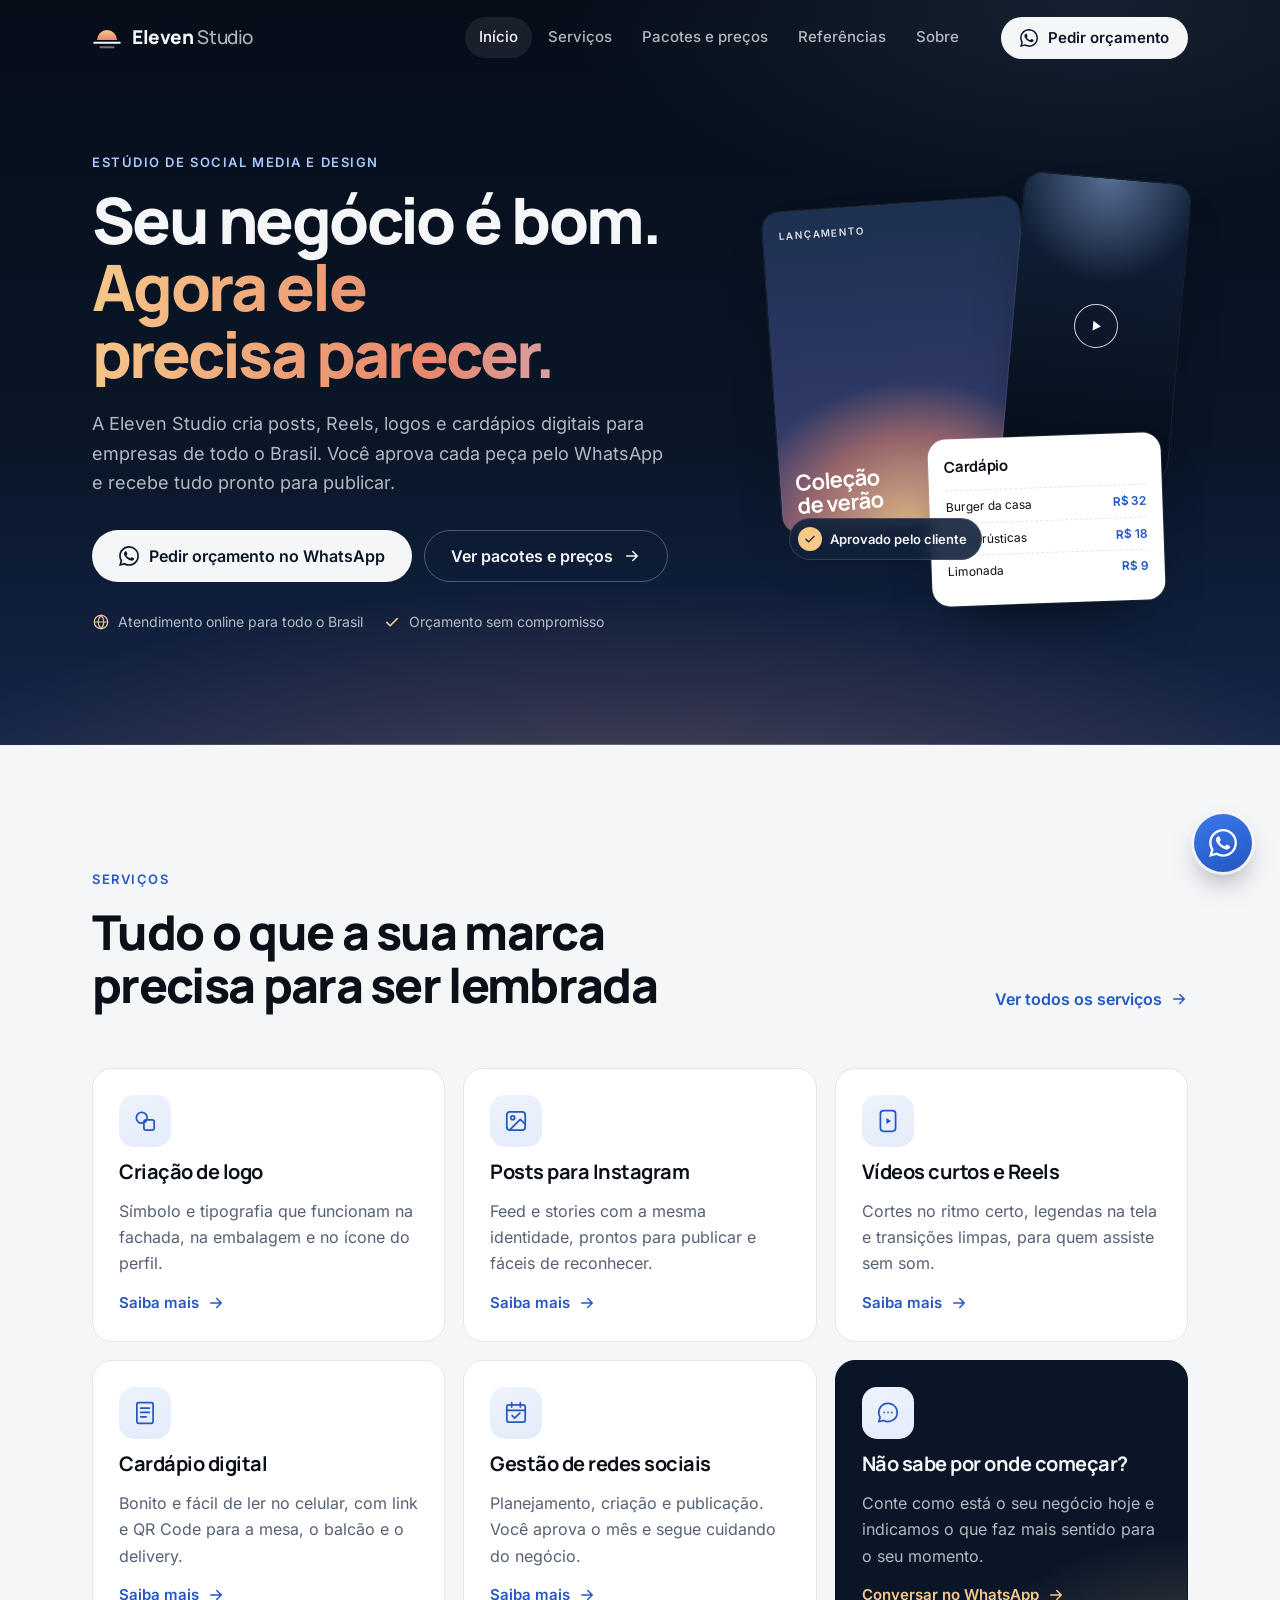
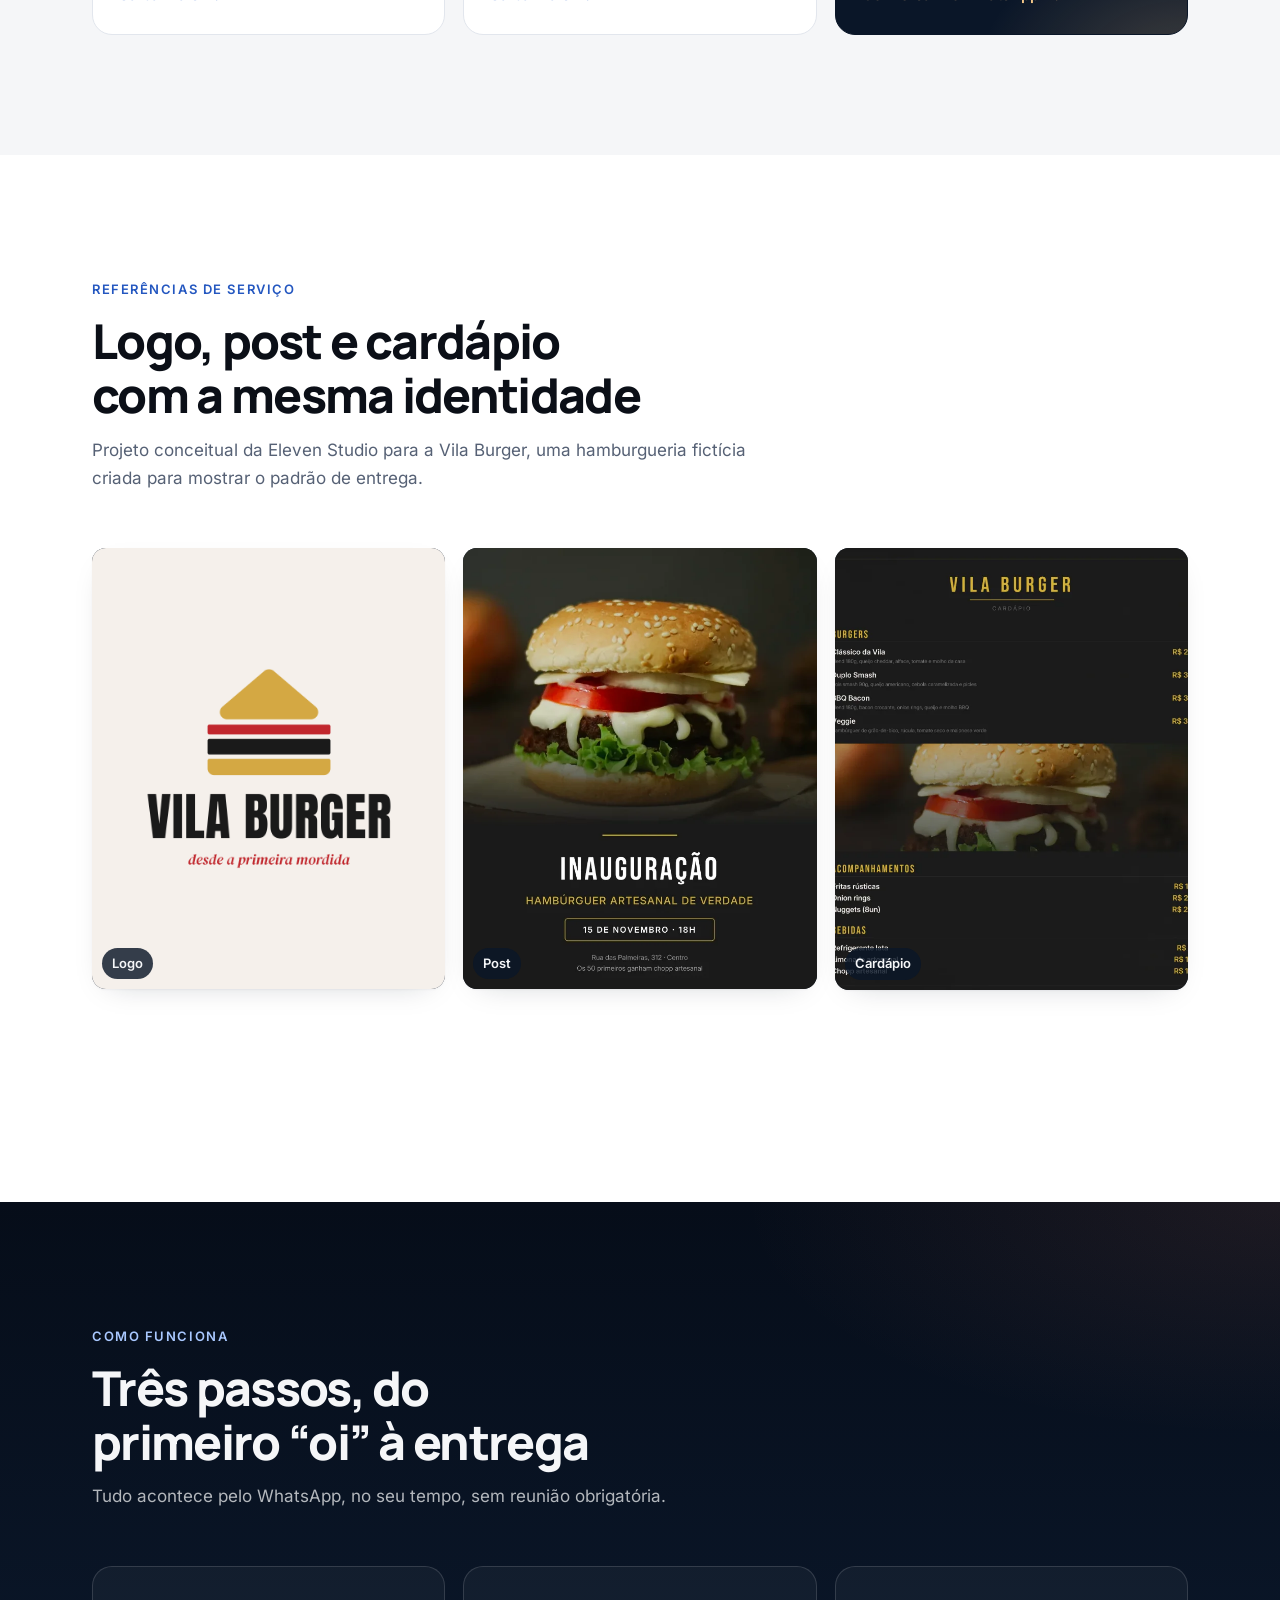
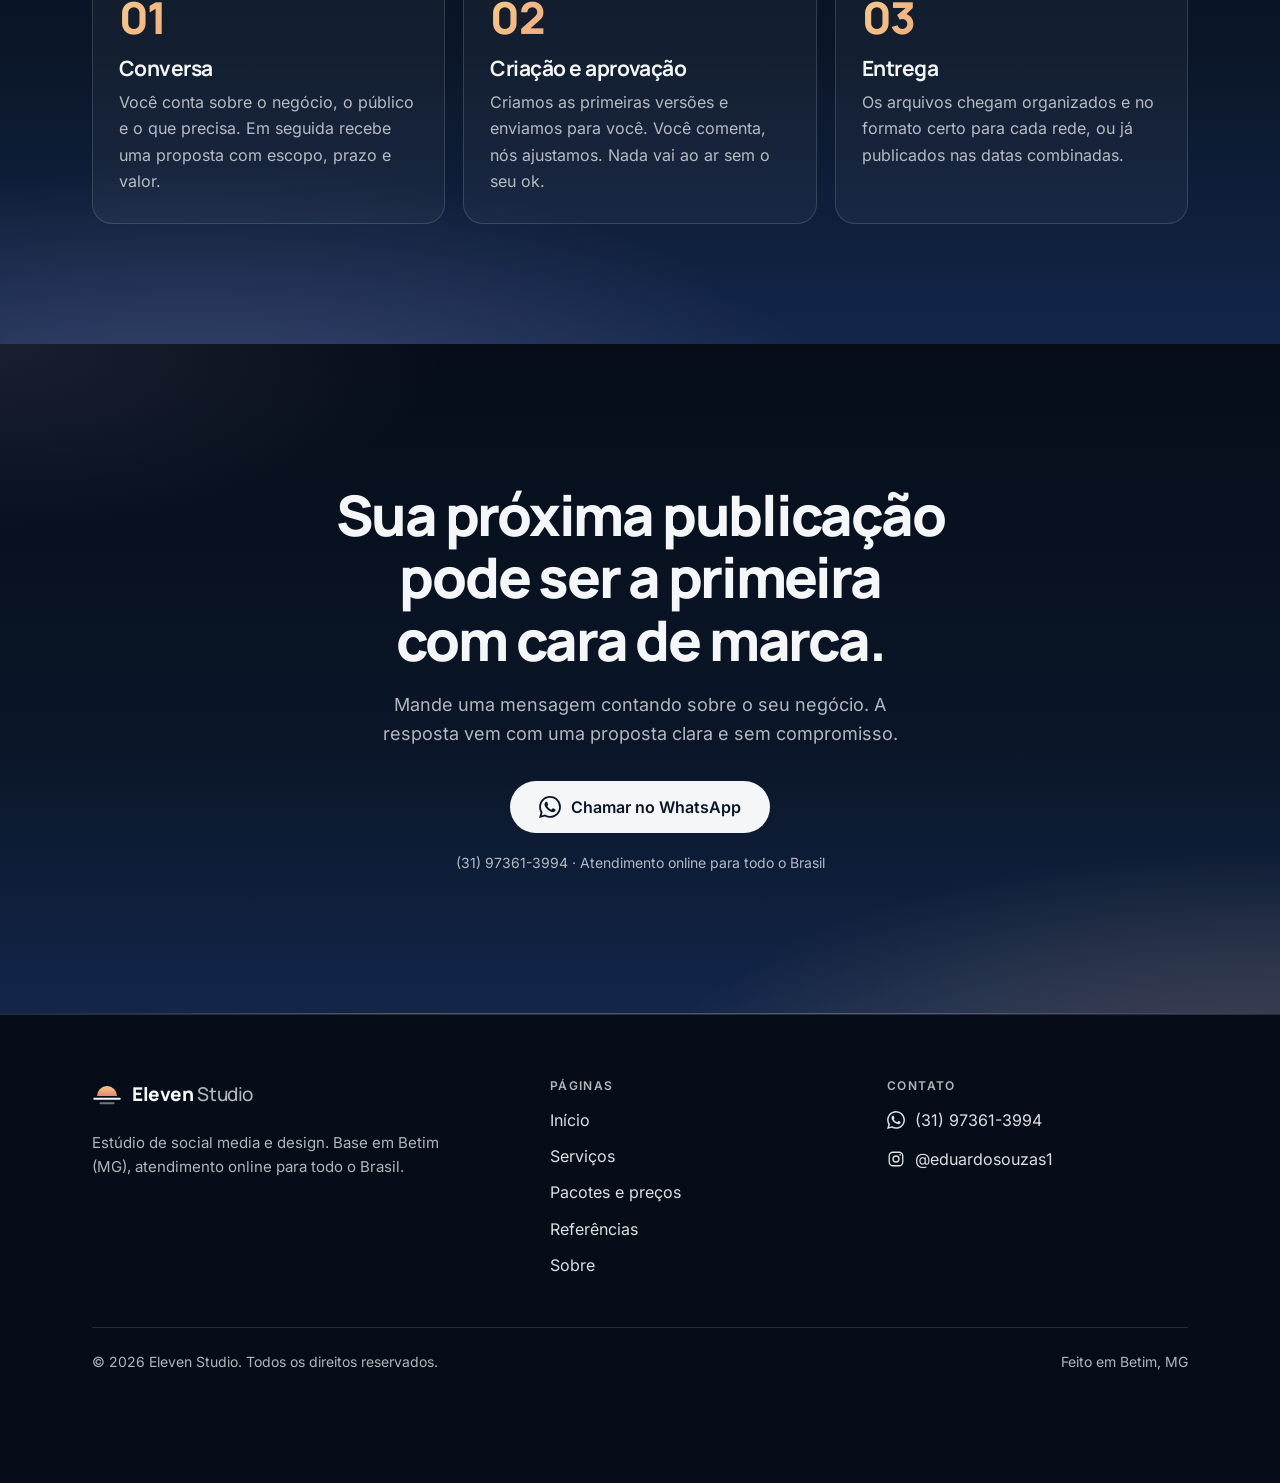
==== index.html @ 68a8c8bc "Estatísticas opcionais com GoatCounter (sem cookies) - Campo "Código do GoatCounter" no painel (Cont" ====
<!doctype html>
<html lang="pt-BR">
<head>
  <meta charset="utf-8">
  <meta name="viewport" content="width=device-width, initial-scale=1">

  <title>Eleven Studio · Social media e design para empresas de todo o Brasil</title>
  <meta name="description" content="Posts para Instagram, Reels, logos, cardápios digitais e gestão de redes sociais para empresas de todo o Brasil. Peça seu orçamento pelo WhatsApp.">
  <meta name="theme-color" content="#0a1628">
  <link rel="canonical" href="https://eleven-studio-bes1.onrender.com/">

  <!-- Prévia do link (WhatsApp, Instagram, Facebook, LinkedIn) -->
  <meta property="og:type" content="website">
  <meta property="og:locale" content="pt_BR">
  <meta property="og:site_name" content="Eleven Studio">
  <meta property="og:title" content="Eleven Studio · Social media e design">
  <meta property="og:description" content="Seu negócio é bom. Agora ele precisa parecer. Posts, Reels, logos e cardápios digitais para empresas de todo o Brasil.">
  <meta property="og:url" content="https://eleven-studio-bes1.onrender.com/">
  <meta property="og:image" content="https://eleven-studio-bes1.onrender.com/assets/og-image.jpg">
  <meta property="og:image:type" content="image/jpeg">
  <meta property="og:image:width" content="1200">
  <meta property="og:image:height" content="630">
  <meta property="og:image:alt" content="Eleven Studio: social media e design para empresas de todo o Brasil.">
  <meta name="twitter:card" content="summary_large_image">
  <meta name="twitter:image" content="https://eleven-studio-bes1.onrender.com/assets/og-image.jpg">

  <link rel="icon" href="assets/favicon.svg" type="image/svg+xml">
  <link rel="icon" href="assets/favicon-32.png" sizes="32x32" type="image/png">
  <link rel="apple-touch-icon" href="assets/apple-touch-icon.png">

  <link rel="preload" href="assets/fonts/manrope.woff2" as="font" type="font/woff2" crossorigin>
  <link rel="preload" href="assets/fonts/inter.woff2" as="font" type="font/woff2" crossorigin>
  <!-- Ao mudar style.css ou script.js, aumente o número em ?v= em TODAS as páginas. -->
  <link rel="stylesheet" href="style.css?v=6">
  <script>document.documentElement.classList.add('js');</script>
  <script src="script.js?v=6" defer></script>
  <script type="application/ld+json">
  {
    "@context": "https://schema.org",
    "@type": "ProfessionalService",
    "name": "Eleven Studio",
    "description": "Estúdio de social media e design: logo, posts para Instagram, Reels, cardápio digital e gestão de redes sociais para empresas de todo o Brasil.",
    "url": "https://eleven-studio-bes1.onrender.com/",
    "image": "https://eleven-studio-bes1.onrender.com/assets/og-image.jpg",
    "logo": "https://eleven-studio-bes1.onrender.com/assets/icon-512.png",
    "telephone": "+5531973613994",
    "address": { "@type": "PostalAddress", "addressLocality": "Betim", "addressRegion": "MG", "addressCountry": "BR" },
    "areaServed": { "@type": "Country", "name": "Brasil" },
    "sameAs": ["https://instagram.com/eduardosouzas1"]
  }
  </script>
</head><body data-page="inicio">
  <!-- Os textos de serviços, preços, depoimentos, portfólio, sobre e contato são editados
       pelo painel (seu-site/admin). O conteúdo escrito aqui é só uma cópia de segurança:
       o script.js troca pelo que estiver salvo no painel (pasta content/). -->
  <svg width="0" height="0" style="position:absolute" aria-hidden="true" focusable="false">
    <symbol id="i-wa" viewBox="0 0 24 24"><path fill="currentColor" d="M17.47 14.38c-.3-.15-1.76-.87-2.03-.97-.27-.1-.47-.15-.67.15-.2.3-.77.97-.94 1.16-.17.2-.35.22-.64.08-.3-.15-1.26-.47-2.39-1.48-.88-.79-1.48-1.76-1.65-2.06-.17-.3-.02-.46.13-.6.13-.14.3-.35.45-.52.15-.18.2-.3.3-.5.1-.2.05-.38-.03-.52-.07-.15-.67-1.62-.92-2.21-.24-.58-.49-.5-.67-.51h-.57c-.2 0-.52.07-.8.37-.27.3-1.04 1.02-1.04 2.48 0 1.46 1.07 2.88 1.22 3.07.15.2 2.1 3.2 5.08 4.49.71.3 1.26.49 1.7.63.71.22 1.36.19 1.87.12.57-.09 1.76-.72 2-1.42.25-.7.25-1.29.18-1.41-.08-.13-.28-.2-.57-.35m-5.42 7.4h-.01a9.87 9.87 0 0 1-5.03-1.37l-.36-.22-3.74.99 1-3.65-.24-.37a9.86 9.86 0 0 1-1.510-5.26c0-5.45 4.44-9.89 9.89-9.89 2.64 0 5.12 1.03 6.99 2.9a9.830 9.830 0 0 1 2.89 7c0 5.45-4.44 9.88-9.88 9.88m8.41-18.3A11.82 11.82 0 0 0 12.05 0C5.5 0 .16 5.34.16 11.89c0 2.1.55 4.14 1.59 5.95L.06 24l6.3-1.65a11.880 11.880 0 0 0 5.68 1.45h.01c6.55 0 11.89-5.34 11.89-11.9 0-3.17-1.24-6.16-3.480-8.4"/></symbol>
    <symbol id="i-ig" viewBox="0 0 24 24"><g fill="none" stroke="currentColor" stroke-width="1.8"><rect x="3" y="3" width="18" height="18" rx="5"/><circle cx="12" cy="12" r="4"/></g><circle cx="17.5" cy="6.5" r="1.1" fill="currentColor"/></symbol>
    <symbol id="i-arrow" viewBox="0 0 24 24"><path fill="none" stroke="currentColor" stroke-width="2" stroke-linecap="round" stroke-linejoin="round" d="M5 12h14M13 6l6 6-6 6"/></symbol>
    <symbol id="i-check" viewBox="0 0 24 24"><path fill="none" stroke="currentColor" stroke-width="2.2" stroke-linecap="round" stroke-linejoin="round" d="M5 12.5l4.5 4.5L19 7.5"/></symbol>
    <symbol id="i-quote" viewBox="0 0 24 24"><path fill="currentColor" d="M10 6.5C6.6 7.6 4.5 10.3 4.5 14v3.5h6V11H8c.3-1.6 1.3-2.6 2.8-3.1L10 6.5zm9.5 0C16.1 7.6 14 10.3 14 14v3.5h6V11h-2.5c.3-1.6 1.3-2.6 2.8-3.1l-.8-1.4z"/></symbol>
    <symbol id="i-logo" viewBox="0 0 24 24"><g fill="none" stroke="currentColor" stroke-width="1.6" stroke-linejoin="round"><circle cx="9" cy="9" r="5"/><rect x="11" y="11" width="9.5" height="9.5" rx="2"/></g></symbol>
    <symbol id="i-post" viewBox="0 0 24 24"><g fill="none" stroke="currentColor" stroke-width="1.6" stroke-linecap="round" stroke-linejoin="round"><rect x="3.5" y="3.5" width="17" height="17" rx="3"/><circle cx="9" cy="9" r="1.8"/><path d="M20.5 15l-4.5-4.5L6 20.5"/></g></symbol>
    <symbol id="i-reel" viewBox="0 0 24 24"><g fill="none" stroke="currentColor" stroke-width="1.6" stroke-linejoin="round"><rect x="5" y="2.5" width="14" height="19" rx="3"/></g><path fill="currentColor" d="M10.5 9.3v5.4l4.3-2.7z"/></symbol>
    <symbol id="i-menu" viewBox="0 0 24 24"><g fill="none" stroke="currentColor" stroke-width="1.6" stroke-linecap="round" stroke-linejoin="round"><path d="M6 2.5h12A1.5 1.5 0 0 1 19.5 4v16a1.5 1.5 0 0 1-1.5 1.5H6A1.5 1.5 0 0 1 4.5 20V4A1.5 1.5 0 0 1 6 2.5z"/><path d="M8 7.5h8M8 11.5h8M8 15.5h5"/></g></symbol>
    <symbol id="i-cal" viewBox="0 0 24 24"><g fill="none" stroke="currentColor" stroke-width="1.6" stroke-linecap="round" stroke-linejoin="round"><rect x="3.5" y="4.5" width="17" height="16" rx="2"/><path d="M3.5 9.5h17M8 2.5v4M16 2.5v4M8.5 14.5l2.3 2.3 4.7-4.6"/></g></symbol>
    <symbol id="i-bolt" viewBox="0 0 24 24"><path fill="none" stroke="currentColor" stroke-width="1.6" stroke-linejoin="round" d="M13.5 2.5L5 13.5h6.5l-1 8 8.5-11h-6.5l1-8z"/></symbol>
    <symbol id="i-gem" viewBox="0 0 24 24"><g fill="none" stroke="currentColor" stroke-width="1.6" stroke-linejoin="round"><path d="M6.5 3.5h11l3.5 5-9 12-9-12z"/><path d="M3 8.5h18M12 20.5l-3-12 2-5M12 20.5l3-12-2-5"/></g></symbol>
    <symbol id="i-chat" viewBox="0 0 24 24"><g fill="none" stroke="currentColor" stroke-width="1.6" stroke-linecap="round" stroke-linejoin="round"><path d="M20.5 11.5a8.5 8.5 0 0 1-12.6 7.4L3.5 20l1.2-4.1A8.5 8.5 0 1 1 20.5 11.5z"/><path d="M8.5 11.5h.01M12 11.5h.01M15.5 11.5h.01"/></g></symbol>
    <symbol id="i-globe" viewBox="0 0 24 24"><g fill="none" stroke="currentColor" stroke-width="1.6"><circle cx="12" cy="12" r="9"/><path d="M3 12h18M12 3c2.5 2.6 3.8 5.6 3.8 9s-1.3 6.4-3.8 9c-2.5-2.6-3.8-5.6-3.8-9S9.5 5.6 12 3z"/></g></symbol>
    <symbol id="i-play" viewBox="0 0 24 24"><path fill="currentColor" d="M8 5.5v13l10.5-6.5z"/></symbol>
    <symbol id="i-zoom" viewBox="0 0 24 24"><g fill="none" stroke="currentColor" stroke-width="2" stroke-linecap="round"><circle cx="10.5" cy="10.5" r="6.5"/><path d="M15.5 15.5L20 20M10.5 8v5M8 10.5h5"/></g></symbol>
    <symbol id="i-heart" viewBox="0 0 24 24"><path fill="none" stroke="currentColor" stroke-width="1.8" stroke-linejoin="round" d="M12 20s-7.5-4.6-7.5-10.2A4.3 4.3 0 0 1 12 7.2a4.3 4.3 0 0 1 7.5 2.6C19.5 15.4 12 20 12 20z"/></symbol>
    <symbol id="i-comment" viewBox="0 0 24 24"><path fill="none" stroke="currentColor" stroke-width="1.8" stroke-linejoin="round" d="M20 11.5a8 8 0 0 1-11.7 7.1L4 20l1.3-4A8 8 0 1 1 20 11.5z"/></symbol>
    <symbol id="i-send" viewBox="0 0 24 24"><path fill="none" stroke="currentColor" stroke-width="1.8" stroke-linejoin="round" d="M21 3L10 14M21 3l-6.5 18-3.5-7-7-3.5z"/></symbol>
    <symbol id="i-close" viewBox="0 0 24 24"><path fill="none" stroke="currentColor" stroke-width="2" stroke-linecap="round" d="M6 6l12 12M18 6L6 18"/></symbol>
  </svg>

  <a class="skip-link" href="#conteudo">Pular para o conteúdo</a>

  <header class="site-header">
    <div class="container header-inner">
      <a class="brand" href="index.html" aria-label="Eleven Studio, página inicial">
        <svg viewBox="4 6 24 22" width="30" height="30" aria-hidden="true"><defs><linearGradient id="sun-h" x1="0" y1="0" x2="0" y2="1"><stop offset="0" stop-color="#F6C98A"/><stop offset="1" stop-color="#E8876B"/></linearGradient></defs><path d="M8 18.6a8 8 0 0 1 16 0z" fill="url(#sun-h)"/><rect x="5" y="20" width="22" height="1.6" rx=".8" fill="currentColor"/><rect x="10" y="23.6" width="12" height="1.6" rx=".8" fill="currentColor" opacity=".45"/></svg>
        <span class="brand-name">Eleven <span>Studio</span></span>
      </a>
      <button class="nav-toggle" type="button" aria-expanded="false" aria-controls="site-nav" aria-label="Abrir menu">
        <span class="nav-toggle-box" aria-hidden="true"><span></span><span></span><span></span></span>
      </button>
      <nav class="nav" id="site-nav" aria-label="Principal">
        <ul class="nav-list">
          <li><a href="index.html" aria-current="page">Início</a></li>
          <li><a href="servicos.html">Serviços</a></li>
          <li><a href="precos.html">Pacotes e preços</a></li>
          <li><a href="portfolio.html">Referências</a></li>
          <li><a href="sobre.html">Sobre</a></li>
        </ul>
        <a class="btn btn-light btn-sm nav-cta" href="https://wa.me/5531973613994?text=Ol%C3%A1!%20Vim%20pelo%20site%20da%20Eleven%20Studio%20e%20quero%20um%20or%C3%A7amento." target="_blank" rel="noopener"><svg width="18" height="18" aria-hidden="true"><use href="#i-wa"/></svg> Pedir orçamento</a>
      </nav>
    </div>
  </header>

  <main id="conteudo">

    <!-- ABERTURA -->
    <section class="hero dark sky sky--sunrise">
      <div class="container hero-grid">
        <div>
          <p class="eyebrow" data-reveal>Estúdio de social media e design</p>
          <h1 data-reveal style="--d:80ms"><span data-cms-text="inicio.titulo">Seu negócio é bom.</span> <span class="soft" data-cms-text="inicio.titulo_destaque">Agora ele precisa parecer.</span></h1>
          <p class="hero-sub" data-reveal style="--d:160ms" data-cms-text="inicio.subtitulo">A Eleven Studio cria posts, Reels, logos e cardápios digitais para empresas de todo o Brasil. Você aprova cada peça pelo WhatsApp e recebe tudo pronto para publicar.</p>
          <div class="hero-actions" data-reveal style="--d:240ms">
            <a class="btn btn-light" href="https://wa.me/5531973613994?text=Ol%C3%A1!%20Vim%20pelo%20site%20da%20Eleven%20Studio%20e%20quero%20um%20or%C3%A7amento." target="_blank" rel="noopener"><svg width="20" height="20" aria-hidden="true"><use href="#i-wa"/></svg> Pedir orçamento no WhatsApp</a>
            <a class="btn btn-ghost" href="precos.html">Ver pacotes e preços <svg class="i-arrow" width="18" height="18" aria-hidden="true"><use href="#i-arrow"/></svg></a>
          </div>
          <ul class="hero-meta" data-reveal style="--d:320ms">
            <li><svg width="18" height="18" aria-hidden="true"><use href="#i-globe"/></svg> Atendimento online para todo o Brasil</li>
            <li><svg width="18" height="18" aria-hidden="true"><use href="#i-check"/></svg> Orçamento sem compromisso</li>
          </ul>
        </div>

        <!-- Composição ilustrativa (decorativa) -->
        <div class="showcase" data-reveal style="--d:200ms" aria-hidden="true">
          <div class="sc-card sc-post">
            <small>Lançamento</small>
            <strong>Coleção<br>de verão</strong>
          </div>
          <div class="sc-card sc-reel">
            <span class="sc-play"><svg width="18" height="18" aria-hidden="true"><use href="#i-play"/></svg></span>
            <span class="sc-bar"></span>
          </div>
          <div class="sc-card sc-menu">
            <strong>Cardápio</strong>
            <ul>
              <li><span>Burger da casa</span><span>R$ 32</span></li>
              <li><span>Fritas rústicas</span><span>R$ 18</span></li>
              <li><span>Limonada</span><span>R$ 9</span></li>
            </ul>
          </div>
          <span class="sc-chip"><i><svg width="14" height="14" aria-hidden="true"><use href="#i-check"/></svg></i> Aprovado pelo cliente</span>
        </div>
      </div>
      <div class="horizon" aria-hidden="true"></div>
    </section>

    <!-- SERVIÇOS (RESUMO) - editável no painel: Serviços -->
    <section class="section" aria-labelledby="servicos-title">
      <div class="container">
        <div class="section-head section-head--split">
          <div>
            <p class="eyebrow" data-reveal>Serviços</p>
            <h2 id="servicos-title" data-reveal style="--d:80ms">Tudo o que a sua marca precisa para ser lembrada</h2>
          </div>
          <a class="link-arrow" href="servicos.html" data-reveal style="--d:160ms">Ver todos os serviços <svg width="18" height="18" aria-hidden="true"><use href="#i-arrow"/></svg></a>
        </div>
        <div class="svc-grid" data-cms-list="home-servicos">
          <a class="card svc-card" href="servicos.html#logo" data-reveal style="--d:0ms"><span class="ico-box"><svg width="26" height="26" aria-hidden="true"><use href="#i-logo"/></svg></span><h3>Criação de logo</h3><p>Símbolo e tipografia que funcionam na fachada, na embalagem e no ícone do perfil.</p><span class="link-arrow">Saiba mais <svg width="18" height="18" aria-hidden="true"><use href="#i-arrow"/></svg></span></a>
          <a class="card svc-card" href="servicos.html#posts" data-reveal style="--d:60ms"><span class="ico-box"><svg width="26" height="26" aria-hidden="true"><use href="#i-post"/></svg></span><h3>Posts para Instagram</h3><p>Feed e stories com a mesma identidade, prontos para publicar e fáceis de reconhecer.</p><span class="link-arrow">Saiba mais <svg width="18" height="18" aria-hidden="true"><use href="#i-arrow"/></svg></span></a>
          <a class="card svc-card" href="servicos.html#reels" data-reveal style="--d:120ms"><span class="ico-box"><svg width="26" height="26" aria-hidden="true"><use href="#i-reel"/></svg></span><h3>Vídeos curtos e Reels</h3><p>Cortes no ritmo certo, legendas na tela e transições limpas, para quem assiste sem som.</p><span class="link-arrow">Saiba mais <svg width="18" height="18" aria-hidden="true"><use href="#i-arrow"/></svg></span></a>
          <a class="card svc-card" href="servicos.html#cardapio" data-reveal style="--d:0ms"><span class="ico-box"><svg width="26" height="26" aria-hidden="true"><use href="#i-menu"/></svg></span><h3>Cardápio digital</h3><p>Bonito e fácil de ler no celular, com link e QR Code para a mesa, o balcão e o delivery.</p><span class="link-arrow">Saiba mais <svg width="18" height="18" aria-hidden="true"><use href="#i-arrow"/></svg></span></a>
          <a class="card svc-card" href="servicos.html#gestao" data-reveal style="--d:60ms"><span class="ico-box"><svg width="26" height="26" aria-hidden="true"><use href="#i-cal"/></svg></span><h3>Gestão de redes sociais</h3><p>Planejamento, criação e publicação. Você aprova o mês e segue cuidando do negócio.</p><span class="link-arrow">Saiba mais <svg width="18" height="18" aria-hidden="true"><use href="#i-arrow"/></svg></span></a>
          <a class="card svc-card svc-card--cta" href="https://wa.me/5531973613994?text=Ol%C3%A1!%20Vim%20pelo%20site%20da%20Eleven%20Studio%20e%20quero%20um%20or%C3%A7amento." target="_blank" rel="noopener" data-reveal style="--d:120ms">
            <span class="ico-box"><svg width="26" height="26" aria-hidden="true"><use href="#i-chat"/></svg></span>
            <h3>Não sabe por onde começar?</h3>
            <p>Conte como está o seu negócio hoje e indicamos o que faz mais sentido para o seu momento.</p>
            <span class="link-arrow">Conversar no WhatsApp <svg width="18" height="18" aria-hidden="true"><use href="#i-arrow"/></svg></span>
          </a>
        </div>
      </div>
    </section>


    <!-- REFERÊNCIAS DE SERVIÇO (projeto conceitual) -->
    <section class="section section--card" aria-labelledby="refs-title">
      <div class="container">
        <div class="section-head">
          <p class="eyebrow" data-reveal>Referências de serviço</p>
          <h2 id="refs-title" data-reveal style="--d:80ms">Logo, post e cardápio com a mesma identidade</h2>
          <p data-reveal style="--d:160ms">Projeto conceitual da Eleven Studio para a Vila Burger, uma hamburgueria fictícia criada para mostrar o padrão de entrega.</p>
        </div>
        <div class="ref-thumbs">
          <a class="ref-thumb" href="portfolio.html#vila-burger" data-reveal style="--d:0ms"><picture><source type="image/webp" srcset="assets/referencias/vila-burger-logo.webp"><img src="assets/referencias/vila-burger-logo.png" alt="Logo da Vila Burger: símbolo de casinha formada por pão, tomate e carne, com o nome VILA BURGER e a assinatura “desde a primeira mordida”." width="1080" height="1080" loading="lazy" decoding="async"></picture><span class="ref-thumb-label">Logo</span></a>
          <a class="ref-thumb" href="portfolio.html#vila-burger" data-reveal style="--d:80ms"><picture><source type="image/webp" srcset="assets/referencias/vila-burger-inauguracao.webp"><img src="assets/referencias/vila-burger-inauguracao.png" alt="Post de inauguração da Vila Burger: foto de hambúrguer artesanal, título INAUGURAÇÃO, data 15 de novembro às 18h e endereço." width="783" height="870" loading="lazy" decoding="async"></picture><span class="ref-thumb-label">Post</span></a>
          <a class="ref-thumb" href="portfolio.html#vila-burger" data-reveal style="--d:160ms"><picture><source type="image/webp" srcset="assets/referencias/vila-burger-cardapio.webp"><img src="assets/referencias/vila-burger-cardapio.png" alt="Cardápio digital da Vila Burger com burgers, acompanhamentos e bebidas, com preços." width="760" height="845" loading="lazy" decoding="async"></picture><span class="ref-thumb-label">Cardápio</span></a>
        </div>
        <div class="ref-thumbs-cta" data-reveal>
          <a class="btn btn-dark" href="portfolio.html">Ver referências <svg class="i-arrow" width="18" height="18" aria-hidden="true"><use href="#i-arrow"/></svg></a>
        </div>
      </div>
    </section>

    <!-- COMO FUNCIONA -->
    <section class="section dark sky sky--dusk" aria-labelledby="processo-title">
      <div class="container">
        <div class="section-head">
          <p class="eyebrow" data-reveal>Como funciona</p>
          <h2 id="processo-title" data-reveal style="--d:80ms">Três passos, do primeiro “oi” à entrega</h2>
          <p data-reveal style="--d:160ms">Tudo acontece pelo WhatsApp, no seu tempo, sem reunião obrigatória.</p>
        </div>
        <ol class="steps">
          <li class="step" data-reveal>
            <span class="step-num">01</span>
            <h3>Conversa</h3>
            <p>Você conta sobre o negócio, o público e o que precisa. Em seguida recebe uma proposta com escopo, prazo e valor.</p>
          </li>
          <li class="step" data-reveal style="--d:100ms">
            <span class="step-num">02</span>
            <h3>Criação e aprovação</h3>
            <p>Criamos as primeiras versões e enviamos para você. Você comenta, nós ajustamos. Nada vai ao ar sem o seu ok.</p>
          </li>
          <li class="step" data-reveal style="--d:200ms">
            <span class="step-num">03</span>
            <h3>Entrega</h3>
            <p>Os arquivos chegam organizados e no formato certo para cada rede, ou já publicados nas datas combinadas.</p>
          </li>
        </ol>
      </div>
    </section>

    <!-- DEPOIMENTOS - editável no painel. Fica escondida enquanto não houver depoimentos. -->
    <section class="section section--tint" aria-labelledby="depoimentos-title" data-cms-section="depoimentos" hidden>
      <div class="container">
        <div class="section-head">
          <p class="eyebrow" data-reveal>Depoimentos</p>
          <h2 id="depoimentos-title" data-reveal style="--d:80ms">A palavra de quem já trabalhou com a gente</h2>
        </div>
        <div class="quotes" data-cms-list="depoimentos">
          
        </div>
      </div>
    </section>

    <section class="cta-band dark sky sky--sunset" aria-labelledby="cta-title">
      <div class="container">
        <h2 id="cta-title" data-reveal>Sua próxima publicação pode ser a primeira com cara de marca.</h2>
        <p data-reveal style="--d:80ms">Mande uma mensagem contando sobre o seu negócio. A resposta vem com uma proposta clara e sem compromisso.</p>
        <div data-reveal style="--d:160ms">
          <a class="btn btn-light" href="https://wa.me/5531973613994?text=Ol%C3%A1!%20Vim%20pelo%20site%20da%20Eleven%20Studio%20e%20quero%20um%20or%C3%A7amento." target="_blank" rel="noopener"><svg width="22" height="22" aria-hidden="true"><use href="#i-wa"/></svg> Chamar no WhatsApp</a>
        </div>
        <small data-reveal style="--d:200ms"><span data-cms-text="geral.whatsapp_exibicao">(31) 97361-3994</span> · Atendimento online para todo o Brasil</small>
      </div>
      <div class="horizon" aria-hidden="true"></div>
    </section>
  </main>

  <footer class="site-footer dark">
    <div class="container">
      <div class="footer-grid">
        <div class="footer-brand">
          <a class="brand" href="index.html" aria-label="Eleven Studio, página inicial">
            <svg viewBox="4 6 24 22" width="30" height="30" aria-hidden="true"><defs><linearGradient id="sun-f" x1="0" y1="0" x2="0" y2="1"><stop offset="0" stop-color="#F6C98A"/><stop offset="1" stop-color="#E8876B"/></linearGradient></defs><path d="M8 18.6a8 8 0 0 1 16 0z" fill="url(#sun-f)"/><rect x="5" y="20" width="22" height="1.6" rx=".8" fill="currentColor"/><rect x="10" y="23.6" width="12" height="1.6" rx=".8" fill="currentColor" opacity=".45"/></svg>
            <span class="brand-name">Eleven <span>Studio</span></span>
          </a>
          <p>Estúdio de social media e design. Base em Betim (MG), atendimento online para todo o Brasil.</p>
        </div>
        <div class="footer-col">
          <h2>Páginas</h2>
          <ul>
            <li><a href="index.html">Início</a></li>
            <li><a href="servicos.html">Serviços</a></li>
            <li><a href="precos.html">Pacotes e preços</a></li>
            <li><a href="portfolio.html">Referências</a></li>
            <li><a href="sobre.html">Sobre</a></li>
          </ul>
        </div>
        <div class="footer-col">
          <h2>Contato</h2>
          <ul>
            <li><a href="https://wa.me/5531973613994?text=Ol%C3%A1!%20Vim%20pelo%20site%20da%20Eleven%20Studio%20e%20quero%20um%20or%C3%A7amento." target="_blank" rel="noopener"><svg width="18" height="18" aria-hidden="true"><use href="#i-wa"/></svg> <span data-cms-text="geral.whatsapp_exibicao">(31) 97361-3994</span></a></li>
            <li><a href="https://instagram.com/eduardosouzas1" data-cms="instagram" target="_blank" rel="noopener"><svg width="18" height="18" aria-hidden="true"><use href="#i-ig"/></svg> <span data-cms-text="geral.instagram">@eduardosouzas1</span></a></li>
          </ul>
        </div>
      </div>
      <div class="footer-bottom">
        <p>© <span data-year>2026</span> Eleven Studio. Todos os direitos reservados.</p>
        <p>Feito em Betim, MG</p>
      </div>
    </div>
  </footer>

  <!-- Botão flutuante do WhatsApp -->
  <a class="wa-float" href="https://wa.me/5531973613994?text=Ol%C3%A1!%20Vim%20pelo%20site%20da%20Eleven%20Studio%20e%20quero%20um%20or%C3%A7amento." target="_blank" rel="noopener" aria-label="Conversar no WhatsApp">
    <svg width="28" height="28" aria-hidden="true"><use href="#i-wa"/></svg>
  </a>
</body>
</html>
---- style.css ----
/* =========================================================
   Eleven Studio · estilos globais (todas as páginas)
   Mobile-first: o básico vale para celular; @media (min-width) amplia.
   ========================================================= */

@font-face {
  font-family: "Manrope";
  src: url("assets/fonts/manrope.woff2") format("woff2");
  font-weight: 500 800;
  font-display: swap;
}
@font-face {
  font-family: "Inter";
  src: url("assets/fonts/inter.woff2") format("woff2");
  font-weight: 400 600;
  font-display: swap;
}

:root {
  /* Base: azul-noite, branco e preto */
  --night: #060d19;
  --navy: #0a1628;
  --navy-2: #12223b;
  --navy-3: #1c3050;
  --white: #f5f6f8;
  --card: #ffffff;
  --ink: #0b0f17;
  --muted: #566175;
  --line: #e2e6ed;

  /* Azul de ação */
  --blue: #2f6be0;
  --blue-dark: #2457c0;
  --sky: #a9c8ff;

  /* Acentos do céu: só em degradês e detalhes */
  --sun: #f6c98a;
  --dusk: #e8876b;
  --moon: #c3bdf0;

  /* Texto sobre fundo escuro */
  --on-dark: #f5f6f8;
  --on-dark-2: rgba(245, 246, 248, .72);
  --on-dark-line: rgba(245, 246, 248, .14);

  --font-head: "Manrope", system-ui, -apple-system, "Segoe UI", sans-serif;
  --font-body: "Inter", system-ui, -apple-system, "Segoe UI", Roboto, sans-serif;

  --gutter: 20px;
  --radius: 20px;
  --radius-sm: 14px;
  --header-h: 68px;
  --ease: cubic-bezier(.2, .7, .2, 1);
  --shadow: 0 1px 2px rgba(10, 22, 40, .04), 0 10px 30px -18px rgba(10, 22, 40, .25);
  --shadow-lift: 0 2px 6px rgba(10, 22, 40, .06), 0 24px 48px -24px rgba(10, 22, 40, .38);
}

/* ---------- Base ---------- */
*, *::before, *::after { box-sizing: border-box; }

html {
  -webkit-text-size-adjust: 100%;
  text-size-adjust: 100%;
  scroll-padding-top: calc(var(--header-h) + 16px);
}
@media (prefers-reduced-motion: no-preference) {
  html { scroll-behavior: smooth; }
}

body {
  margin: 0;
  background: var(--white);
  color: var(--ink);
  font-family: var(--font-body);
  font-size: 1rem;
  line-height: 1.65;
  -webkit-font-smoothing: antialiased;
  overflow-x: hidden;
}
body.menu-open { overflow: hidden; }

h1, h2, h3, h4 {
  font-family: var(--font-head);
  font-weight: 700;
  line-height: 1.12;
  letter-spacing: -0.025em;
  margin: 0;
  text-wrap: balance;
}
p { margin: 0; }
ul, ol { margin: 0; padding: 0; list-style: none; }
img, svg { display: block; max-width: 100%; }
[hidden] { display: none !important; }
a { color: inherit; }

:focus-visible {
  outline: 2px solid var(--blue);
  outline-offset: 3px;
  border-radius: 8px;
}
.dark :focus-visible { outline-color: var(--sky); }

.container {
  width: 100%;
  max-width: 1160px;
  margin-inline: auto;
  padding-inline: var(--gutter);
}

.skip-link {
  position: absolute;
  left: 12px;
  top: -100px;
  z-index: 200;
  background: var(--card);
  color: var(--ink);
  padding: 10px 16px;
  border-radius: 10px;
  text-decoration: none;
  font-weight: 600;
}
.skip-link:focus { top: 12px; }

.eyebrow {
  display: inline-block;
  font-size: .8125rem;
  font-weight: 600;
  letter-spacing: .12em;
  text-transform: uppercase;
  color: var(--blue-dark);
  margin-bottom: 14px;
}
.dark .eyebrow { color: var(--sky); }

/* Fundos escuros */
.dark { background: var(--navy); color: var(--on-dark); }

/* ---------- Botões ---------- */
.btn {
  display: inline-flex;
  align-items: center;
  justify-content: center;
  gap: 10px;
  min-height: 52px;
  padding: 14px 26px;
  border-radius: 999px;
  border: 1px solid transparent;
  font: 600 1rem/1.2 var(--font-body);
  text-decoration: none;
  text-align: center;
  cursor: pointer;
  transition: background-color .25s var(--ease), color .25s var(--ease),
              border-color .25s var(--ease), transform .25s var(--ease), box-shadow .25s var(--ease);
}
.btn svg { flex-shrink: 0; transition: transform .25s var(--ease); }
.btn-sm { min-height: 42px; padding: 9px 18px; font-size: .9375rem; }
.btn-block { width: 100%; }

/* claro: para fundos escuros */
.btn-light { background: var(--white); color: var(--navy); }
/* escuro: para fundos claros */
.btn-dark { background: var(--navy); color: var(--white); }
/* contorno */
.btn-outline { background: transparent; color: var(--navy); border-color: rgba(10, 22, 40, .22); }
.btn-ghost { background: transparent; color: var(--on-dark); border-color: rgba(245, 246, 248, .28); }

@media (hover: hover) {
  .btn:hover { transform: translateY(-2px); }
  .btn-light:hover { background: #fff; box-shadow: 0 12px 28px -12px rgba(169, 200, 255, .55); }
  .btn-dark:hover { background: var(--navy-3); box-shadow: 0 12px 26px -14px rgba(10, 22, 40, .7); }
  .btn-outline:hover { border-color: var(--navy); background: var(--card); }
  .btn-ghost:hover { border-color: var(--on-dark); background: rgba(245, 246, 248, .06); }
  .btn:hover .i-arrow { transform: translateX(3px); }
}
.btn:active { transform: translateY(0); }

.link-arrow {
  display: inline-flex;
  align-items: center;
  gap: 8px;
  font-weight: 600;
  color: var(--blue-dark);
  text-decoration: none;
}
.link-arrow svg { transition: transform .25s var(--ease); }
.link-arrow:hover svg { transform: translateX(4px); }
.dark .link-arrow { color: var(--sky); }

/* ---------- Header e menu ---------- */
.site-header {
  position: fixed;
  inset: 0 0 auto 0;
  z-index: 100;
  height: var(--header-h);
  display: flex;
  align-items: center;
  color: var(--on-dark);
  background: transparent;
  border-bottom: 1px solid transparent;
  transition: background-color .35s var(--ease), border-color .35s var(--ease), height .35s var(--ease);
}
.site-header.is-scrolled {
  background: rgba(10, 22, 40, .9);
  -webkit-backdrop-filter: saturate(160%) blur(14px);
  backdrop-filter: saturate(160%) blur(14px);
  border-bottom-color: var(--on-dark-line);
}
/* Com o menu aberto: fundo sólido e SEM backdrop-filter
   (o filtro prenderia o painel fixo dentro do header) */
body.menu-open .site-header {
  background: var(--navy);
  -webkit-backdrop-filter: none;
  backdrop-filter: none;
  border-bottom-color: var(--on-dark-line);
}
.header-inner {
  display: flex;
  align-items: center;
  justify-content: space-between;
  gap: 20px;
}

.brand {
  display: inline-flex;
  align-items: center;
  gap: 10px;
  text-decoration: none;
  color: inherit;
  position: relative;
  z-index: 2;
}
.brand svg { width: 30px; height: 30px; }
.brand-name {
  font-family: var(--font-head);
  font-weight: 800;
  font-size: 1.1875rem;
  letter-spacing: -0.02em;
  line-height: 1;
}
.brand-name span { font-weight: 500; opacity: .72; }

/* Botão hambúrguer */
.nav-toggle {
  position: relative;
  z-index: 2;
  width: 44px;
  height: 44px;
  margin-right: -10px;
  border: 0;
  border-radius: 12px;
  background: transparent;
  color: inherit;
  cursor: pointer;
  display: grid;
  place-items: center;
}
.nav-toggle-box { position: relative; width: 22px; height: 14px; }
.nav-toggle-box span {
  position: absolute;
  left: 0;
  width: 100%;
  height: 2px;
  border-radius: 2px;
  background: currentColor;
  transition: transform .35s var(--ease), opacity .2s var(--ease), top .35s var(--ease);
}
.nav-toggle-box span:nth-child(1) { top: 0; }
.nav-toggle-box span:nth-child(2) { top: 6px; }
.nav-toggle-box span:nth-child(3) { top: 12px; }
.nav-toggle[aria-expanded="true"] .nav-toggle-box span:nth-child(1) { top: 6px; transform: rotate(45deg); }
.nav-toggle[aria-expanded="true"] .nav-toggle-box span:nth-child(2) { opacity: 0; }
.nav-toggle[aria-expanded="true"] .nav-toggle-box span:nth-child(3) { top: 6px; transform: rotate(-45deg); }

/* Painel do menu (celular) */
.nav {
  position: fixed;
  inset: var(--header-h) 0 0 0;
  z-index: 1;
  display: flex;
  flex-direction: column;
  justify-content: space-between;
  gap: 32px;
  padding: 28px var(--gutter) calc(32px + env(safe-area-inset-bottom, 0px));
  overflow-y: auto;
  background:
    radial-gradient(120% 60% at 50% 120%, rgba(246, 201, 138, .16), transparent 60%),
    var(--navy);
  opacity: 0;
  visibility: hidden;
  transform: translateY(-12px);
  transition: opacity .35s var(--ease), transform .35s var(--ease), visibility 0s linear .35s;
}
.nav.is-open {
  opacity: 1;
  visibility: visible;
  transform: none;
  transition: opacity .35s var(--ease), transform .35s var(--ease), visibility 0s;
}
.nav-list { display: grid; }
.nav-list a {
  display: flex;
  align-items: center;
  justify-content: space-between;
  padding: 16px 0;
  border-bottom: 1px solid var(--on-dark-line);
  font-family: var(--font-head);
  font-size: 1.5rem;
  font-weight: 600;
  letter-spacing: -0.02em;
  text-decoration: none;
  color: var(--on-dark);
}
.nav-list a[aria-current="page"] { color: var(--sun); }
.nav-list a[aria-current="page"]::after {
  content: "";
  width: 8px;
  height: 8px;
  border-radius: 50%;
  background: var(--sun);
}
.nav-cta { width: 100%; }

@media (prefers-reduced-motion: no-preference) {
  .nav.is-open .nav-list li { animation: navIn .45s var(--ease) both; }
  .nav.is-open .nav-list li:nth-child(2) { animation-delay: .04s; }
  .nav.is-open .nav-list li:nth-child(3) { animation-delay: .08s; }
  .nav.is-open .nav-list li:nth-child(4) { animation-delay: .12s; }
  .nav.is-open .nav-list li:nth-child(5) { animation-delay: .16s; }
}
@keyframes navIn {
  from { opacity: 0; transform: translateY(10px); }
  to { opacity: 1; transform: none; }
}

/* ---------- Céu: fundos das aberturas de página ---------- */
.sky {
  position: relative;
  overflow: hidden;
  isolation: isolate;
  background: linear-gradient(180deg, var(--night) 0%, var(--navy) 60%, #13264a 100%);
}
.sky::before {
  /* brilho do horizonte; a cor muda conforme a página */
  content: "";
  position: absolute;
  inset: 0;
  z-index: -1;
  pointer-events: none;
}
.sky--sunrise::before {
  background:
    radial-gradient(90% 55% at 50% 118%, rgba(246, 201, 138, .30), rgba(232, 135, 107, .12) 45%, transparent 72%),
    radial-gradient(60% 40% at 85% 0%, rgba(169, 200, 255, .10), transparent 70%);
}
.sky--day::before {
  background:
    radial-gradient(80% 60% at 90% -10%, rgba(169, 200, 255, .22), transparent 65%),
    radial-gradient(70% 50% at 0% 120%, rgba(47, 107, 224, .18), transparent 70%);
}
.sky--sunset::before {
  background:
    radial-gradient(70% 55% at 100% 115%, rgba(232, 135, 107, .28), rgba(246, 201, 138, .10) 45%, transparent 72%),
    radial-gradient(50% 40% at 0% 0%, rgba(195, 189, 240, .10), transparent 70%);
}
.sky--dusk::before {
  background:
    radial-gradient(80% 60% at 15% 115%, rgba(195, 189, 240, .24), transparent 65%),
    radial-gradient(60% 45% at 100% 0%, rgba(232, 135, 107, .10), transparent 70%);
}
.sky--moon::before {
  background:
    radial-gradient(60% 50% at 82% 18%, rgba(195, 189, 240, .20), transparent 65%),
    radial-gradient(80% 50% at 50% 120%, rgba(47, 107, 224, .16), transparent 70%);
}

/* Lua discreta (página Sobre) */
.moon {
  position: absolute;
  top: calc(var(--header-h) + 24px);
  right: 8%;
  width: 72px;
  aspect-ratio: 1;
  border-radius: 50%;
  background: radial-gradient(circle at 35% 35%, #f3f1ff, #c3bdf0 70%);
  box-shadow: 0 0 60px 10px rgba(195, 189, 240, .25);
  opacity: .55;
  z-index: -1;
}

/* ---------- Abertura (hero) ---------- */
.hero {
  padding: calc(var(--header-h) + 48px) 0 72px;
}
.hero-grid { display: grid; gap: 56px; }
.hero h1 {
  font-size: clamp(2.125rem, 9.4vw, 4rem);
  font-weight: 800;
  letter-spacing: -0.04em;
  line-height: 1.04;
}
.hero h1 .soft {
  display: block;
  background: linear-gradient(100deg, var(--sun) 0%, var(--dusk) 55%, var(--moon) 100%);
  -webkit-background-clip: text;
  background-clip: text;
  color: transparent;
}
.hero-sub {
  margin-top: 22px;
  font-size: 1.125rem;
  color: var(--on-dark-2);
  max-width: 36rem;
}
.hero-actions {
  margin-top: 32px;
  display: flex;
  flex-direction: column;
  gap: 12px;
}
.hero-meta {
  margin-top: 28px;
  display: flex;
  flex-wrap: wrap;
  gap: 8px 20px;
  font-size: .875rem;
  color: var(--on-dark-2);
}
.hero-meta li { display: inline-flex; align-items: center; gap: 8px; }
.hero-meta svg { color: var(--sun); }

/* Linha do horizonte no rodapé do hero */
.horizon {
  position: absolute;
  left: 0;
  right: 0;
  bottom: 0;
  height: 1px;
  background: linear-gradient(90deg, transparent, rgba(246, 201, 138, .5) 30%, rgba(195, 189, 240, .5) 70%, transparent);
  opacity: .6;
}

/* Abertura das páginas internas */
.page-hero {
  padding: calc(var(--header-h) + 56px) 0 64px;
}
.page-hero h1 {
  font-size: clamp(2.25rem, 9vw, 4rem);
  font-weight: 800;
  letter-spacing: -0.035em;
  line-height: 1.05;
  max-width: 16ch;
}
.page-hero p:not(.eyebrow) {
  margin-top: 20px;
  font-size: 1.125rem;
  color: var(--on-dark-2);
  max-width: 38rem;
}

/* Composição visual da home */
.showcase {
  position: relative;
  width: 100%;
  max-width: 360px;
  margin-inline: auto;
  aspect-ratio: 1 / 1.02;
}
.sc-card {
  position: absolute;
  border-radius: 18px;
  overflow: hidden;
  box-shadow: 0 30px 60px -30px rgba(0, 0, 0, .7), 0 0 0 1px rgba(245, 246, 248, .08);
}
.sc-post {
  left: 0;
  top: 6%;
  width: 62%;
  aspect-ratio: 4 / 5;
  background:
    radial-gradient(90% 60% at 50% 100%, rgba(246, 201, 138, .85), rgba(232, 135, 107, .55) 45%, transparent 75%),
    linear-gradient(180deg, #1c3050, #3a3f74);
  transform: rotate(-4deg);
  display: flex;
  flex-direction: column;
  justify-content: space-between;
  padding: 16px;
  color: #fff;
}
.sc-post small { font-size: .625rem; font-weight: 600; letter-spacing: .14em; text-transform: uppercase; opacity: .85; }
.sc-post strong { font-family: var(--font-head); font-size: 1.375rem; line-height: 1.05; letter-spacing: -0.03em; }
.sc-reel {
  right: 2%;
  top: 0;
  width: 40%;
  aspect-ratio: 9 / 16;
  background:
    radial-gradient(80% 50% at 50% 0%, rgba(169, 200, 255, .45), transparent 70%),
    linear-gradient(180deg, #12223b, #060d19);
  transform: rotate(5deg);
  display: grid;
  place-items: center;
}
.sc-play {
  width: 44px;
  height: 44px;
  border-radius: 50%;
  border: 1.5px solid rgba(255, 255, 255, .8);
  display: grid;
  place-items: center;
  color: #fff;
}
.sc-bar { position: absolute; left: 12px; right: 12px; bottom: 14px; height: 3px; border-radius: 3px; background: rgba(255, 255, 255, .25); }
.sc-bar::before { content: ""; position: absolute; inset: 0 55% 0 0; border-radius: inherit; background: #fff; }
.sc-menu {
  right: 6%;
  bottom: 0;
  width: 56%;
  background: var(--card);
  color: var(--ink);
  padding: 16px 16px 18px;
  transform: rotate(-2deg);
}
.sc-menu strong { display: block; font-family: var(--font-head); font-size: .9375rem; letter-spacing: -0.02em; margin-bottom: 10px; }
.sc-menu li { display: flex; justify-content: space-between; gap: 8px; font-size: .75rem; padding: 6px 0; border-top: 1px dashed var(--line); }
.sc-menu li span:last-child { font-weight: 600; color: var(--blue-dark); }
.sc-chip {
  position: absolute;
  left: 4%;
  bottom: 10%;
  display: inline-flex;
  align-items: center;
  gap: 8px;
  padding: 8px 14px 8px 8px;
  border-radius: 999px;
  background: rgba(18, 34, 59, .9);
  -webkit-backdrop-filter: blur(8px);
  backdrop-filter: blur(8px);
  border: 1px solid var(--on-dark-line);
  font-size: .8125rem;
  font-weight: 600;
  white-space: nowrap;
}
.sc-chip i {
  width: 24px;
  height: 24px;
  border-radius: 50%;
  display: grid;
  place-items: center;
  background: var(--sun);
  color: var(--navy);
}

/* ---------- Seções ---------- */
.section { padding: 80px 0; }
.section--tint { background: linear-gradient(180deg, #eaf0fa 0%, var(--white) 70%); }
.section--card { background: var(--card); }
.section--flush { padding-top: 0; }
.section-head { margin-bottom: 40px; max-width: 44rem; }
.section-head h2 { font-size: clamp(1.875rem, 7vw, 3rem); font-weight: 800; letter-spacing: -0.035em; }
.section-head p:not(.eyebrow) { margin-top: 14px; color: var(--muted); font-size: 1.0625rem; }
.dark .section-head p:not(.eyebrow) { color: var(--on-dark-2); }
.section-head--split { display: grid; gap: 20px; max-width: none; align-items: end; }

/* Cards */
.card {
  background: var(--card);
  border: 1px solid var(--line);
  border-radius: var(--radius);
  transition: transform .35s var(--ease), box-shadow .35s var(--ease), border-color .35s var(--ease);
}
@media (hover: hover) {
  .card:hover { transform: translateY(-4px); box-shadow: var(--shadow-lift); border-color: #d0d7e3; }
}
.ico-box {
  width: 52px;
  height: 52px;
  border-radius: 15px;
  display: grid;
  place-items: center;
  color: var(--blue-dark);
  background: linear-gradient(160deg, #eef3fc, #e4ecfb);
  transition: background .35s var(--ease), color .35s var(--ease);
}
@media (hover: hover) {
  .card:hover .ico-box { color: var(--white); background: linear-gradient(160deg, var(--navy-3), var(--navy)); }
}

/* Serviços (resumo da home) */
.svc-grid { display: grid; gap: 14px; }
.svc-card {
  display: flex;
  flex-direction: column;
  gap: 14px;
  padding: 26px;
  text-decoration: none;
  color: inherit;
}
.svc-card h3 { font-size: 1.25rem; }
.svc-card p { color: var(--muted); }
.svc-card .link-arrow { margin-top: auto; font-size: .9375rem; }
.svc-card--cta {
  background:
    radial-gradient(90% 70% at 100% 110%, rgba(246, 201, 138, .22), transparent 65%),
    var(--navy);
  border-color: var(--navy);
  color: var(--on-dark);
}
.svc-card--cta p { color: var(--on-dark-2); }
.svc-card--cta .link-arrow { color: var(--sun); }
@media (hover: hover) {
  .svc-card--cta:hover { border-color: var(--navy); }
}

/* Como funciona */
.steps { display: grid; gap: 14px; counter-reset: step; }
.step {
  position: relative;
  padding: 28px 26px;
  border-radius: var(--radius);
  background: rgba(245, 246, 248, .04);
  border: 1px solid var(--on-dark-line);
}
.step-num {
  display: block;
  font-family: var(--font-head);
  font-size: 2.75rem;
  font-weight: 800;
  line-height: 1;
  letter-spacing: -0.04em;
  margin-bottom: 18px;
  background: linear-gradient(120deg, var(--sun), var(--dusk) 60%, var(--moon));
  -webkit-background-clip: text;
  background-clip: text;
  color: transparent;
}
.step h3 { font-size: 1.3125rem; margin-bottom: 8px; }
.step p { color: var(--on-dark-2); }

/* Depoimentos */
.quotes { display: grid; gap: 14px; }
.quote {
  margin: 0;
  display: flex;
  flex-direction: column;
  gap: 22px;
  padding: 28px 26px;
}
.quote-mark { color: var(--sky); }
.quote-mark svg { width: 34px; height: 34px; color: #c9d8f5; }
.quote blockquote { margin: 0; font-size: 1.0625rem; color: var(--ink); }
.quote footer { display: flex; align-items: center; gap: 12px; margin-top: auto; }
.avatar {
  width: 44px;
  height: 44px;
  border-radius: 50%;
  flex-shrink: 0;
  overflow: hidden;
  background: linear-gradient(160deg, var(--sky), var(--moon));
  display: grid;
  place-items: center;
  font-family: var(--font-head);
  font-weight: 800;
  font-size: .9375rem;
  color: var(--navy);
}
.avatar img { width: 100%; height: 100%; object-fit: cover; }
.quote cite { font-style: normal; font-weight: 600; display: block; line-height: 1.3; }
.quote footer small { color: var(--muted); font-size: .875rem; }

/* Chamada final */
.cta-band {
  text-align: center;
  padding: 96px 0;
}
.cta-band h2 {
  font-size: clamp(2rem, 8vw, 3.5rem);
  font-weight: 800;
  letter-spacing: -0.04em;
  max-width: 18ch;
  margin-inline: auto;
}
.cta-band p { margin: 18px auto 32px; color: var(--on-dark-2); font-size: 1.125rem; max-width: 34rem; }
.cta-band .btn { min-width: 260px; }
.cta-band small { display: block; margin-top: 18px; color: var(--on-dark-2); font-size: .875rem; }

/* ---------- Página: Serviços ---------- */
.svc-list { display: grid; gap: 18px; }
.svc-item {
  display: grid;
  gap: 22px;
  padding: 28px 24px;
  scroll-margin-top: calc(var(--header-h) + 16px);
}
.svc-item-head { display: flex; align-items: center; gap: 16px; }
.svc-item-head > span:last-child { font-family: var(--font-head); font-weight: 700; color: var(--muted); font-size: .9375rem; margin-left: auto; }
.svc-item h2 { margin-top: 22px; font-size: clamp(1.5rem, 6vw, 2rem); font-weight: 800; letter-spacing: -0.03em; }
.svc-item .desc { color: var(--muted); margin-top: 10px; font-size: 1.0625rem; }
.svc-item-side { display: grid; gap: 22px; }
.svc-includes { display: grid; gap: 10px; }
.svc-includes li, .plan-list li { display: flex; gap: 10px; align-items: flex-start; line-height: 1.5; }
.svc-includes svg, .plan-list svg { flex-shrink: 0; margin-top: 2px; color: var(--blue); }
.svc-for { font-size: .9375rem; color: var(--muted); }
.svc-for strong { color: var(--ink); font-weight: 600; }
.svc-item .btn { justify-self: start; }

.more-cta { margin: 56px auto 0; max-width: 36rem; text-align: center; }
.more-cta h2 { font-size: clamp(1.5rem, 5.5vw, 2.25rem); font-weight: 800; letter-spacing: -0.03em; }
.more-cta p { margin-top: 12px; color: var(--muted); }
.more-cta .btn { margin-top: 24px; }

/* ---------- Página: Preços ---------- */
.plans { display: grid; gap: 18px; }
.plan {
  position: relative;
  display: flex;
  flex-direction: column;
  padding: 32px 26px;
}
.plan h2 { font-size: 1.5rem; font-weight: 800; }
.plan-for { margin-top: 6px; color: var(--muted); }
.plan-price {
  margin: 24px 0;
  padding: 20px 0;
  border-block: 1px solid var(--line);
}
.plan-price small { display: block; font-size: .8125rem; color: var(--muted); margin-bottom: 2px; }
.plan-price strong {
  font-family: var(--font-head);
  font-size: 2.5rem;
  font-weight: 800;
  letter-spacing: -0.04em;
  line-height: 1.1;
}
.plan-price strong sup { font-size: .45em; vertical-align: .9em; margin-right: 4px; letter-spacing: 0; }
.plan-price span { color: var(--muted); font-weight: 500; }
.plan-list { display: grid; gap: 12px; margin-bottom: 30px; }
.plan .btn { margin-top: auto; }

.plan--featured {
  background:
    radial-gradient(100% 60% at 50% 115%, rgba(246, 201, 138, .22), rgba(232, 135, 107, .08) 45%, transparent 70%),
    linear-gradient(180deg, var(--navy-2), var(--navy));
  border-color: var(--navy);
  color: var(--on-dark);
}
.plan--featured .plan-for,
.plan--featured .plan-price small,
.plan--featured .plan-price span { color: var(--on-dark-2); }
.plan--featured .plan-price { border-color: var(--on-dark-line); }
.plan--featured .plan-list svg { color: var(--sun); }
@media (hover: hover) {
  .plan--featured:hover { border-color: var(--navy); }
}
.plan-badge {
  position: absolute;
  top: -13px;
  left: 26px;
  padding: 5px 12px;
  border-radius: 999px;
  background: linear-gradient(90deg, var(--sun), var(--dusk));
  color: var(--navy);
  font-size: .75rem;
  font-weight: 700;
  letter-spacing: .06em;
  text-transform: uppercase;
}

.extras { display: grid; gap: 12px; }
.extra {
  display: grid;
  grid-template-columns: auto 1fr;
  gap: 4px 16px;
  align-items: center;
  padding: 20px 22px;
}
.extra .ico-box { grid-row: span 2; width: 46px; height: 46px; border-radius: 13px; }
.extra h3 { font-size: 1.0625rem; }
.extra p { color: var(--muted); font-size: .9375rem; }
.extra-price {
  grid-column: 1 / -1;
  display: flex;
  align-items: center;
  justify-content: space-between;
  gap: 12px;
  margin-top: 12px;
  padding-top: 14px;
  border-top: 1px solid var(--line);
}
.extra-price strong { font-family: var(--font-head); font-size: 1.375rem; font-weight: 800; letter-spacing: -0.03em; }
.price-note { margin-top: 28px; font-size: .875rem; color: var(--muted); text-align: center; }

/* ---------- Página: Portfólio ---------- */
.filters {
  display: flex;
  flex-wrap: wrap;
  gap: 8px;
  margin-bottom: 28px;
}
.filter {
  flex-shrink: 0;
  padding: 10px 18px;
  border-radius: 999px;
  border: 1px solid var(--line);
  background: var(--card);
  color: var(--ink);
  font: 500 .9375rem/1 var(--font-body);
  cursor: pointer;
  transition: background-color .25s var(--ease), color .25s var(--ease), border-color .25s var(--ease);
}
.filter:hover { border-color: var(--navy); }
.filter[aria-pressed="true"] { background: var(--navy); border-color: var(--navy); color: var(--white); }

.work-grid { display: grid; grid-template-columns: repeat(2, 1fr); gap: 14px; }
.work { margin: 0; }
.work[hidden] { display: none; }
.work-media {
  position: relative;
  aspect-ratio: 4 / 5;
  border-radius: var(--radius-sm);
  overflow: hidden;
  display: grid;
  place-items: center;
  color: rgba(245, 246, 248, .8);
  isolation: isolate;
}
/* Imagens reais cobrem o placeholder */
.work-media img {
  position: absolute;
  inset: 0;
  width: 100%;
  height: 100%;
  object-fit: cover;
  z-index: 2;
  transition: transform .6s var(--ease);
}
@media (hover: hover) {
  .work:hover .work-media img { transform: scale(1.04); }
  .work:hover .ph-icon { transform: translateY(-4px); }
}
.ph-icon { transition: transform .5s var(--ease); }
.ph-icon svg { width: 40px; height: 40px; }
.ph-soon {
  position: absolute;
  left: 12px;
  bottom: 12px;
  font-size: .6875rem;
  font-weight: 600;
  letter-spacing: .12em;
  text-transform: uppercase;
  opacity: .75;
}
/* Fundos dos placeholders: céu em horários diferentes */
.ph-sunrise { background: radial-gradient(100% 60% at 50% 110%, rgba(246, 201, 138, .55), transparent 70%), linear-gradient(180deg, #12223b, #2b3a6b); }
.ph-day { background: radial-gradient(90% 70% at 80% 0%, rgba(169, 200, 255, .55), transparent 70%), linear-gradient(180deg, #1c3a74, #12223b); }
.ph-sunset { background: radial-gradient(90% 60% at 20% 110%, rgba(232, 135, 107, .6), transparent 70%), linear-gradient(180deg, #1c3050, #3d3463); }
.ph-moon { background: radial-gradient(60% 40% at 70% 25%, rgba(195, 189, 240, .45), transparent 70%), linear-gradient(180deg, #060d19, #12223b); }
.work figcaption { padding: 12px 2px 0; }
.work-cat { font-size: .8125rem; color: var(--muted); }
.work h3 { font-size: 1rem; font-weight: 700; margin-top: 2px; letter-spacing: -0.01em; }
.work-desc { font-size: .875rem; color: var(--muted); margin-top: 2px; }


/* ---------- Referências de serviço ---------- */
.tag-concept {
  display: inline-block;
  padding: 6px 12px;
  border-radius: 999px;
  border: 1px solid rgba(232, 135, 107, .45);
  background: linear-gradient(90deg, rgba(246, 201, 138, .18), rgba(232, 135, 107, .14));
  color: #9a4a2f;
  font-size: .75rem;
  font-weight: 700;
  letter-spacing: .1em;
  text-transform: uppercase;
}
.case-top { display: grid; gap: 28px; align-items: center; margin-bottom: 18px; }
.case-head h2 {
  margin-top: 16px;
  font-size: clamp(1.75rem, 6.5vw, 2.75rem);
  font-weight: 800;
  letter-spacing: -0.035em;
}
.case-head > p:not(.case-note) { margin-top: 14px; color: var(--muted); font-size: 1.0625rem; max-width: 34rem; }
.case-meta { margin: 24px 0 0; display: grid; gap: 0; border-top: 1px solid var(--line); }
.case-meta div { display: grid; grid-template-columns: 96px 1fr; gap: 12px; padding: 12px 0; border-bottom: 1px solid var(--line); align-items: center; }
.case-meta dt { font-size: .8125rem; font-weight: 600; color: var(--muted); }
.case-meta dd { margin: 0; font-weight: 500; }
.swatches { display: inline-flex; gap: 6px; vertical-align: middle; }
.swatches i { width: 22px; height: 22px; border-radius: 50%; box-shadow: inset 0 0 0 1px rgba(10, 22, 40, .14); }
.case-note { margin-top: 18px; font-size: .875rem; color: var(--muted); }

.ref-piece { margin: 0; }
.ref-zoom {
  position: relative;
  display: block;
  width: 100%;
  padding: 0;
  border: 0;
  border-radius: var(--radius);
  overflow: hidden;
  background: var(--navy);
  cursor: zoom-in;
  box-shadow: var(--shadow);
  transition: transform .35s var(--ease), box-shadow .35s var(--ease);
}
.ref-zoom img { width: 100%; height: auto; transition: transform .6s var(--ease); }
.ref-zoom-hint {
  position: absolute;
  right: 12px;
  bottom: 12px;
  width: 38px;
  height: 38px;
  border-radius: 50%;
  display: grid;
  place-items: center;
  background: rgba(255, 255, 255, .92);
  color: var(--navy);
  box-shadow: 0 6px 16px -8px rgba(0, 0, 0, .5);
  opacity: .9;
  transition: opacity .25s var(--ease), transform .25s var(--ease);
}
@media (hover: hover) {
  .ref-zoom:hover { transform: translateY(-4px); box-shadow: var(--shadow-lift); }
  .ref-zoom:hover img { transform: scale(1.025); }
  .ref-zoom:hover .ref-zoom-hint { opacity: 1; transform: scale(1.06); }
}
.ref-zoom:focus-visible { outline: 3px solid var(--blue); outline-offset: 4px; }
.ref-piece figcaption {
  display: flex;
  flex-wrap: wrap;
  align-items: baseline;
  justify-content: space-between;
  gap: 4px 12px;
  padding: 14px 2px 0;
}
.ref-service { font-family: var(--font-head); font-weight: 700; font-size: 1.0625rem; letter-spacing: -0.01em; }
.ref-piece .link-arrow { font-size: .9375rem; }

/* Pilha de posts (Instagram) */
.post-stack-wrap { margin-top: 48px; }
.stack-hint { text-align: center; font-size: .875rem; color: var(--muted); margin-bottom: 18px; }
.post-stack {
  position: relative;
  max-width: 780px;
  margin: 0 auto;
  aspect-ratio: 4 / 3.15;
}
.stack-card {
  --r: 0deg;
  position: absolute;
  width: 46%;
  display: block;
  padding: 0;
  border: 1px solid var(--line);
  border-radius: 14px;
  overflow: hidden;
  background: var(--card);
  color: var(--ink);
  text-align: left;
  cursor: zoom-in;
  box-shadow: 0 2px 6px rgba(10, 22, 40, .08), 0 24px 50px -24px rgba(10, 22, 40, .45);
  transform: rotate(var(--r));
  transition: transform .4s var(--ease), box-shadow .4s var(--ease);
}
.stack-card--left { --r: -7deg; left: 0; top: 9%; z-index: 1; }
.stack-card--center { --r: 0deg; left: 27%; top: 0; z-index: 3; }
.stack-card--right { --r: 7deg; left: 54%; top: 11%; z-index: 2; }
.stack-card:hover,
.stack-card:focus-visible {
  z-index: 5;
  transform: translateY(-10px) rotate(0deg) scale(1.03);
  box-shadow: 0 4px 10px rgba(10, 22, 40, .1), 0 34px 60px -24px rgba(10, 22, 40, .55);
}
.stack-card:focus-visible { outline: 3px solid var(--blue); outline-offset: 3px; }
.stack-card img { width: 100%; height: auto; aspect-ratio: 9 / 10; object-fit: cover; transform: none !important; }
.ig-top, .ig-actions {
  display: flex;
  align-items: center;
  gap: 6px;
  padding: 6px 8px;
  font: 600 .625rem/1 var(--font-body);
}
.ig-avatar { width: 16px; height: 16px; flex-shrink: 0; border-radius: 50%; box-shadow: 0 0 0 1px var(--line); }
.ig-handle { flex: 1; }
.ig-dots { color: var(--muted); letter-spacing: 1px; }
.ig-actions svg { width: 14px; height: 14px; }
.ig-actions .stack-num { margin-left: auto; }
.stack-num {
  display: inline-grid;
  place-items: center;
  min-width: 22px;
  height: 18px;
  padding: 0 5px;
  border-radius: 999px;
  background: var(--navy);
  color: var(--white);
  font: 700 .625rem/1 var(--font-body);
}
.stack-captions { display: grid; gap: 10px; max-width: 780px; margin: 28px auto 0; }
.stack-captions li {
  display: flex;
  flex-wrap: wrap;
  align-items: center;
  gap: 4px 10px;
  padding: 12px 14px;
  border: 1px solid var(--line);
  border-radius: var(--radius-sm);
  background: var(--card);
}
.stack-captions .ref-service { font-size: 1rem; }
.stack-captions .link-arrow { margin-left: auto; font-size: .875rem; }

/* Miniaturas na página inicial */
.ref-thumbs { display: grid; grid-template-columns: repeat(3, 1fr); gap: 10px; }
.ref-thumb {
  position: relative;
  display: block;
  border-radius: var(--radius-sm);
  overflow: hidden;
  aspect-ratio: 4 / 5;
  background: var(--navy);
  text-decoration: none;
  box-shadow: var(--shadow);
  transition: transform .35s var(--ease), box-shadow .35s var(--ease);
}
.ref-thumb img { width: 100%; height: 100%; object-fit: cover; }
.ref-thumb-label {
  position: absolute;
  left: 6px;
  bottom: 6px;
  max-width: calc(100% - 12px);
  padding: 4px 8px;
  border-radius: 999px;
  background: rgba(10, 22, 40, .82);
  color: var(--white);
  font-size: .6875rem;
  font-weight: 600;
  white-space: nowrap;
  overflow: hidden;
  text-overflow: ellipsis;
}
@media (hover: hover) {
  .ref-thumb:hover { transform: translateY(-4px); box-shadow: var(--shadow-lift); }
}
.ref-thumbs-cta { margin-top: 28px; text-align: center; }

/* Lightbox */
body.lightbox-open { overflow: hidden; }
.lightbox {
  position: fixed;
  inset: 0;
  width: 100vw;
  height: 100vh;
  height: 100dvh;
  max-width: none;
  max-height: none;
  margin: 0;
  padding: 64px 16px 24px;
  border: 0;
  background: transparent;
  color: var(--white);
}
.lightbox[open] { display: grid; place-items: center; }
.lightbox::backdrop { background: rgba(6, 13, 25, .9); }
.lightbox-figure { margin: 0; display: grid; justify-items: center; gap: 14px; max-width: min(100%, 960px); }
.lightbox-img {
  max-width: 100%;
  max-height: calc(100vh - 140px);
  max-height: calc(100dvh - 140px);
  width: auto;
  height: auto;
  border-radius: 12px;
  box-shadow: 0 30px 80px -30px rgba(0, 0, 0, .8);
}
.lightbox-caption { font-size: .9375rem; color: rgba(245, 246, 248, .8); text-align: center; }
.lightbox-close {
  position: fixed;
  top: 14px;
  right: 14px;
  width: 48px;
  height: 48px;
  border-radius: 50%;
  border: 1px solid rgba(245, 246, 248, .25);
  background: rgba(245, 246, 248, .1);
  color: var(--white);
  display: grid;
  place-items: center;
  cursor: pointer;
  transition: background-color .2s var(--ease);
}
.lightbox-close:hover { background: rgba(245, 246, 248, .2); }
.lightbox-close:focus-visible { outline: 2px solid var(--sky); outline-offset: 3px; }
@media (prefers-reduced-motion: no-preference) {
  .lightbox[open] .lightbox-figure { animation: lbIn .3s var(--ease); }
  .lightbox[open]::backdrop { animation: lbFade .3s var(--ease); }
}
@keyframes lbIn { from { opacity: 0; transform: scale(.97); } to { opacity: 1; transform: none; } }
@keyframes lbFade { from { opacity: 0; } to { opacity: 1; } }

/* ---------- Página: Sobre ---------- */
.about { display: grid; gap: 40px; align-items: center; }
.about-photo {
  position: relative;
  width: 100%;
  max-width: 300px;
  aspect-ratio: 4 / 5;
  border-radius: var(--radius);
  overflow: hidden;
  background:
    radial-gradient(80% 50% at 50% 115%, rgba(246, 201, 138, .5), transparent 70%),
    linear-gradient(180deg, #1c3050, #0a1628);
  display: grid;
  place-items: center;
  color: rgba(245, 246, 248, .7);
}
.about-photo img { position: absolute; inset: 0; width: 100%; height: 100%; object-fit: cover; }
.about-photo .ph-soon { left: 16px; bottom: 16px; }
.about-copy h2 { font-size: clamp(1.75rem, 6.5vw, 2.5rem); font-weight: 800; letter-spacing: -0.035em; margin-bottom: 18px; }
.about-copy p { color: var(--muted); font-size: 1.0625rem; }
.about-copy p + p { margin-top: 14px; }
.about-copy .signature { margin-top: 22px; color: var(--ink); font-weight: 600; }

.ai-band { display: grid; gap: 28px; }
.ai-band h2 { font-size: clamp(1.75rem, 6.5vw, 2.75rem); font-weight: 800; letter-spacing: -0.035em; }
.ai-band p { color: var(--on-dark-2); font-size: 1.0625rem; }
.ai-band p + p { margin-top: 14px; }
.ai-split { display: grid; gap: 12px; margin-top: 24px; }
.ai-split div {
  padding: 20px 22px;
  border-radius: var(--radius-sm);
  border: 1px solid var(--on-dark-line);
  background: rgba(245, 246, 248, .04);
}
.ai-split h3 { font-size: 1rem; margin-bottom: 6px; display: flex; align-items: center; gap: 10px; }
.ai-split h3 i { width: 8px; height: 8px; border-radius: 50%; background: var(--sky); }
.ai-split div:last-child h3 i { background: var(--sun); }
.ai-split p { font-size: .9375rem; }

.values { display: grid; gap: 14px; }
.value { padding: 28px 26px; }
.value .ico-box { margin-bottom: 18px; }
.value h3 { font-size: 1.25rem; margin-bottom: 8px; }
.value p { color: var(--muted); }

/* ---------- Rodapé ---------- */
.site-footer {
  background: var(--night);
  color: var(--on-dark);
  padding: 64px 0 calc(110px + env(safe-area-inset-bottom, 0px));
  border-top: 1px solid var(--on-dark-line);
}
.footer-grid { display: grid; gap: 36px; }
.footer-brand p { margin-top: 14px; color: var(--on-dark-2); max-width: 22rem; font-size: .9375rem; }
.footer-col h2 {
  font-family: var(--font-body);
  font-size: .75rem;
  font-weight: 600;
  letter-spacing: .12em;
  text-transform: uppercase;
  color: var(--on-dark-2);
  margin-bottom: 14px;
}
.footer-col ul { display: grid; gap: 10px; }
.footer-col a {
  display: inline-flex;
  align-items: center;
  gap: 10px;
  text-decoration: none;
  color: var(--on-dark);
  opacity: .9;
  transition: opacity .2s var(--ease), color .2s var(--ease);
}
.footer-col a:hover { opacity: 1; color: var(--sky); }
.footer-bottom {
  margin-top: 48px;
  padding-top: 22px;
  border-top: 1px solid var(--on-dark-line);
  display: flex;
  flex-wrap: wrap;
  justify-content: space-between;
  gap: 8px 24px;
  font-size: .875rem;
  color: var(--on-dark-2);
}

/* ---------- Botão flutuante do WhatsApp ---------- */
.wa-float {
  position: fixed;
  right: 16px;
  bottom: calc(16px + env(safe-area-inset-bottom, 0px));
  z-index: 90;
  width: 58px;
  height: 58px;
  border-radius: 50%;
  display: grid;
  place-items: center;
  background: linear-gradient(160deg, #3b78ec, var(--blue-dark));
  color: #fff;
  box-shadow: 0 0 0 3px rgba(245, 246, 248, .9), 0 14px 30px -10px rgba(10, 22, 40, .55);
  transition: transform .3s var(--ease), box-shadow .3s var(--ease), opacity .3s var(--ease);
}
.wa-float svg { width: 28px; height: 28px; }
@media (hover: hover) {
  .wa-float:hover { transform: translateY(-3px); box-shadow: 0 0 0 3px #fff, 0 20px 36px -12px rgba(10, 22, 40, .6); }
}
body.menu-open .wa-float { opacity: 0; pointer-events: none; }

/* ---------- Animação de entrada ---------- */
@media (prefers-reduced-motion: no-preference) {
  /* "translate" (e não "transform") para não brigar com o hover dos cards */
  .js [data-reveal] {
    opacity: 0;
    translate: 0 20px;
    transition: opacity .8s var(--ease) var(--d, 0ms), translate .8s var(--ease) var(--d, 0ms),
                transform .35s var(--ease), box-shadow .35s var(--ease), border-color .35s var(--ease),
                background-color .25s var(--ease), color .25s var(--ease);
  }
  .js [data-reveal].is-in { opacity: 1; translate: none; }
}
@media (prefers-reduced-motion: reduce) {
  *, *::before, *::after { transition-duration: .01ms !important; animation-duration: .01ms !important; animation-delay: 0ms !important; }
}

/* =========================================================
   Telas maiores
   ========================================================= */
@media (min-width: 520px) {
  .hero-actions { flex-direction: row; flex-wrap: wrap; }
  .svc-item .btn { min-width: 240px; }
}

@media (min-width: 680px) {
  :root { --gutter: 32px; }
  .svc-grid { grid-template-columns: repeat(2, 1fr); }
  .quotes { grid-template-columns: repeat(2, 1fr); }
  .work-grid { grid-template-columns: repeat(3, 1fr); gap: 18px; }
  .ref-thumbs { gap: 18px; }
  .stack-card { width: 42%; border-radius: 18px; }
  .stack-card--center { left: 29%; }
  .stack-card--right { left: 58%; }
  .ig-top, .ig-actions { padding: 10px 12px; gap: 8px; font-size: .8125rem; }
  .ig-avatar { width: 24px; height: 24px; }
  .ig-actions svg { width: 20px; height: 20px; }
  .stack-num { min-width: 26px; height: 22px; font-size: .75rem; }
  .stack-captions { grid-template-columns: repeat(3, 1fr); gap: 14px; }
  .stack-captions li { flex-direction: column; align-items: flex-start; }
  .stack-captions .link-arrow { margin-left: 0; }
  .ref-thumb-label { left: 10px; bottom: 10px; font-size: .8125rem; padding: 5px 10px; }
  .extras { grid-template-columns: repeat(2, 1fr); }
  .values { grid-template-columns: repeat(3, 1fr); }
  .ai-split { grid-template-columns: repeat(2, 1fr); }
  .footer-grid { grid-template-columns: 1.4fr 1fr 1fr; }
  .svc-item { padding: 36px; }
}

@media (min-width: 960px) {
  :root { --header-h: 76px; }
  .nav-toggle { display: none; }
  .nav {
    position: static;
    flex-direction: row;
    align-items: center;
    gap: 28px;
    padding: 0;
    overflow: visible;
    background: none;
    opacity: 1;
    visibility: visible;
    transform: none;
    transition: none;
  }
  .nav-list { display: flex; gap: 2px; }
  .nav-list a {
    padding: 8px 14px;
    border: 0;
    border-radius: 999px;
    font-family: var(--font-body);
    font-size: .9375rem;
    font-weight: 500;
    letter-spacing: 0;
    color: var(--on-dark-2);
    transition: color .2s var(--ease), background-color .2s var(--ease);
  }
  .nav-list a:hover { color: var(--on-dark); background: rgba(245, 246, 248, .07); }
  .nav-list a[aria-current="page"] { color: var(--on-dark); background: rgba(245, 246, 248, .08); }
  .nav-list a[aria-current="page"]::after { display: none; }
  .nav-cta { width: auto; }

  .hero { padding: calc(var(--header-h) + 72px) 0 112px; }
  .hero-grid { grid-template-columns: 1.2fr .8fr; align-items: center; gap: 56px; }
  .showcase { max-width: 440px; }
  .page-hero { padding: calc(var(--header-h) + 88px) 0 96px; }
  .section { padding: 120px 0; }
  .section-head { margin-bottom: 56px; }
  .section-head--split { grid-template-columns: 1fr auto; }
  .svc-grid { grid-template-columns: repeat(3, 1fr); gap: 18px; }
  .steps { grid-template-columns: repeat(3, 1fr); gap: 18px; }
  .quotes { grid-template-columns: repeat(3, 1fr); gap: 18px; }
  .cta-band { padding: 140px 0; }

  .svc-item { grid-template-columns: 1.1fr 1fr; gap: 48px; padding: 44px; align-items: start; }
  .svc-item-side { padding-top: 6px; }

  .plans { grid-template-columns: repeat(3, 1fr); gap: 20px; align-items: stretch; }
  .plan { padding: 40px 32px; }
  .plan--featured { transform: translateY(-14px); }
  @media (hover: hover) {
    .plan--featured:hover { transform: translateY(-18px); }
  }
  .extras { grid-template-columns: repeat(4, 1fr); }
  .extra { grid-template-columns: 1fr; padding: 26px 24px; }
  .extra .ico-box { grid-row: auto; margin-bottom: 12px; }
  .extra-price { flex-direction: column; align-items: flex-start; }
  .extra-price .btn { width: 100%; }

  .about { grid-template-columns: .9fr 1.1fr; gap: 72px; }
  .case-top { grid-template-columns: 1fr 1fr; gap: 64px; }
  .ref-thumbs-cta { margin-top: 40px; }
  .about-photo { max-width: 440px; }
  .ai-band { grid-template-columns: 1fr 1fr; gap: 64px; align-items: center; }
  .moon { width: 110px; right: 12%; }
  .wa-float { right: 28px; bottom: 28px; }
}
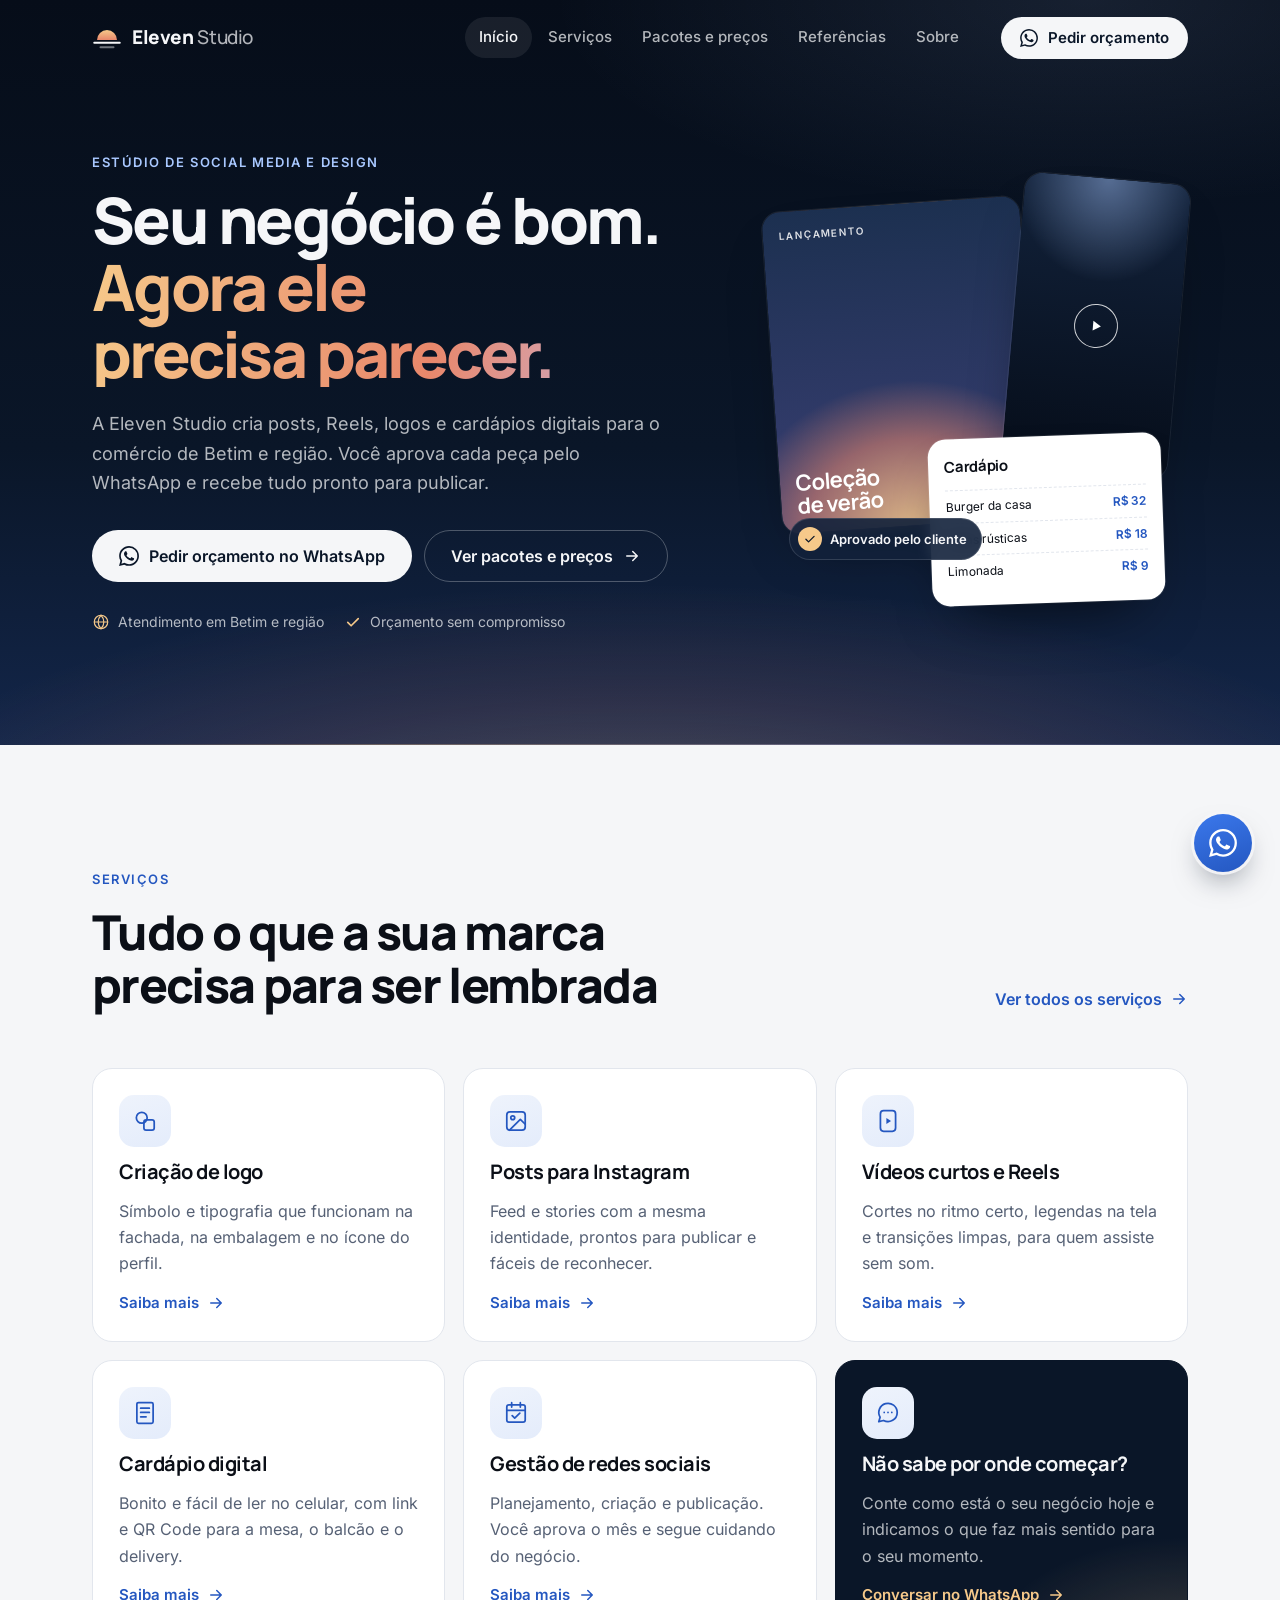
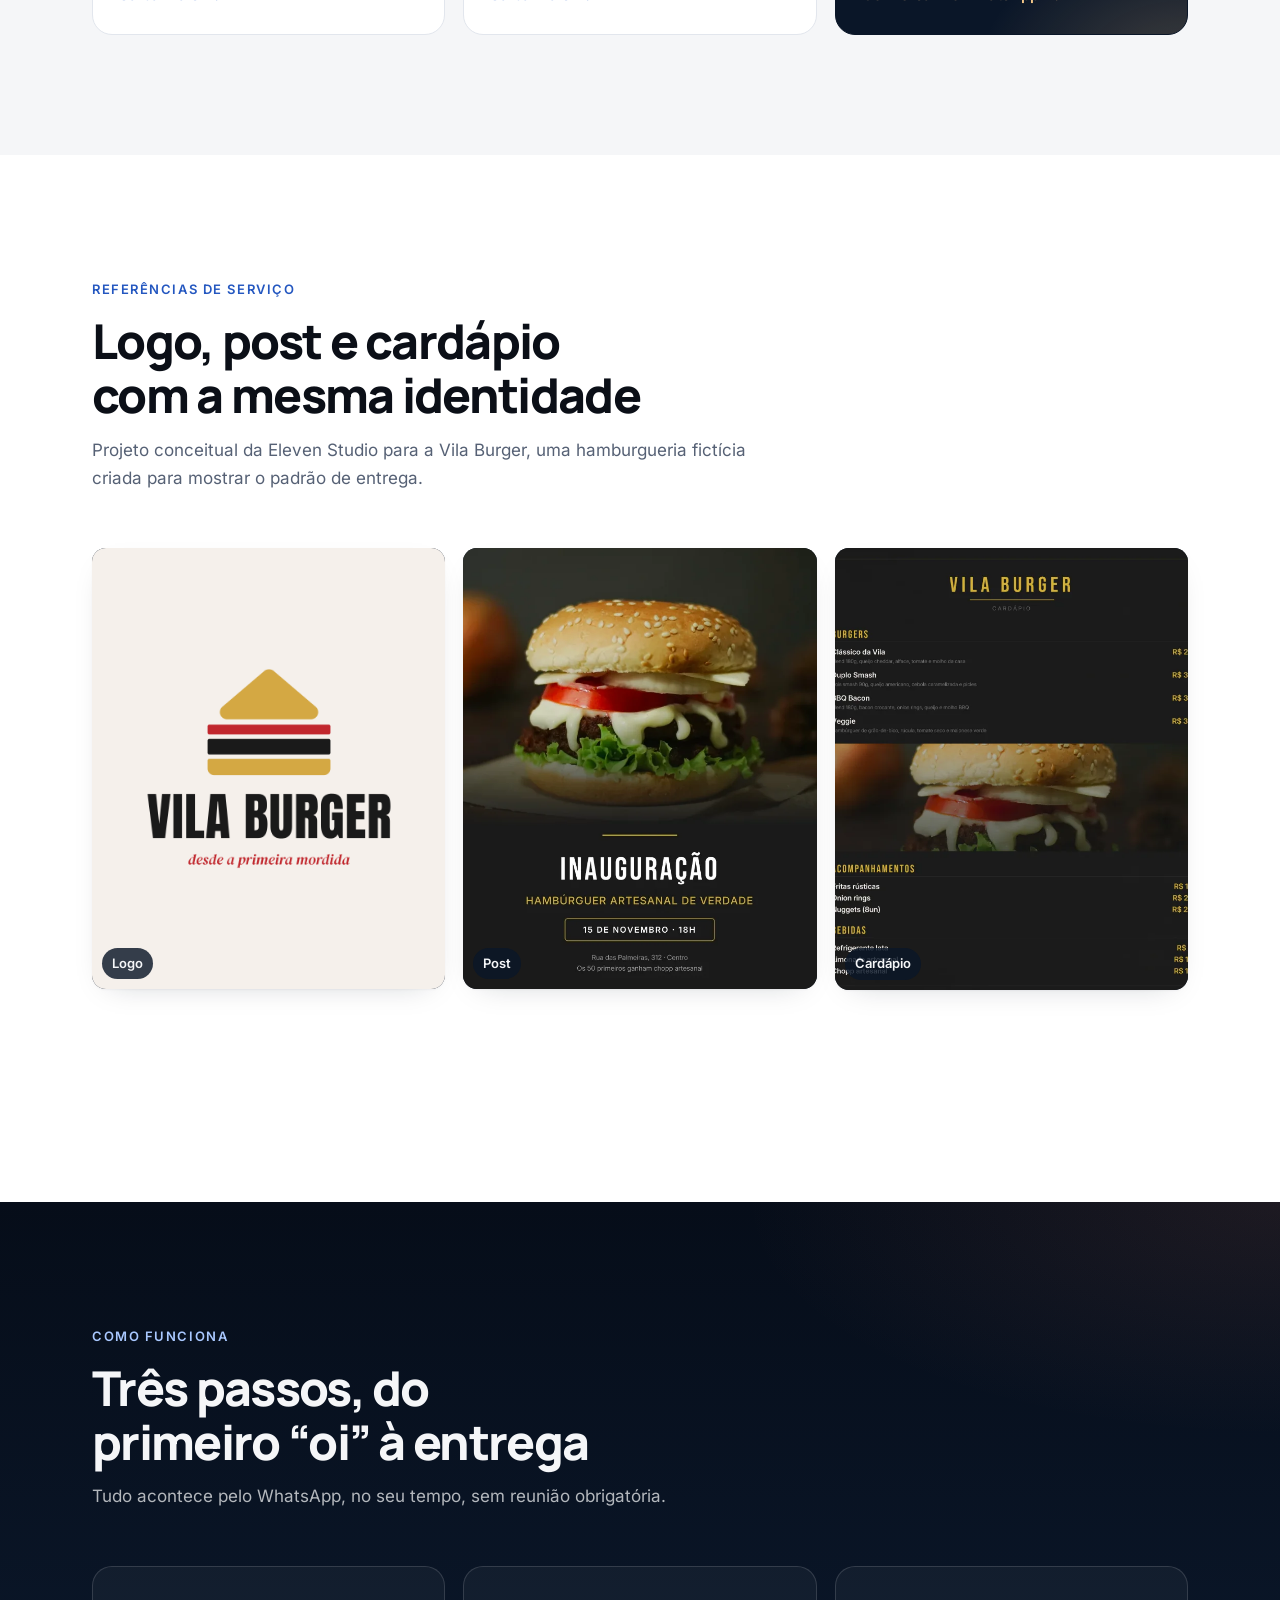
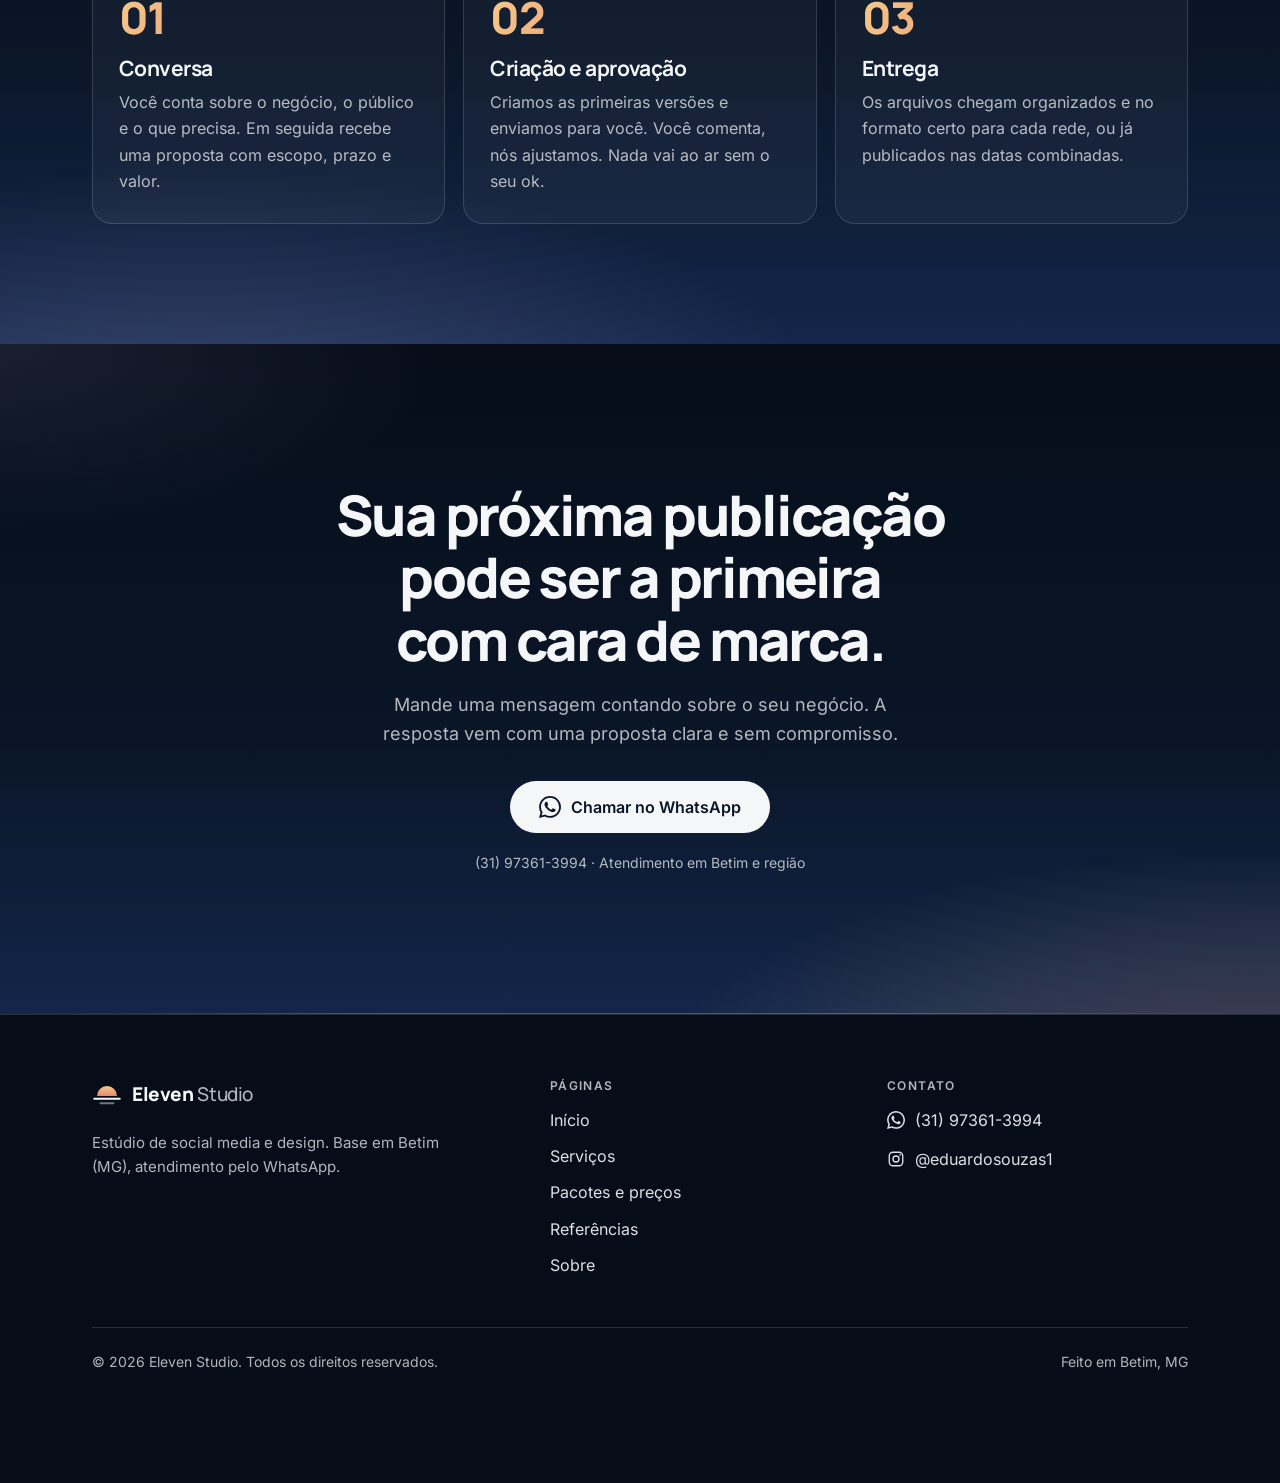
==== commit 4a115ee1: "Abertura sempre visível e texto focado em Betim e região - Hero e abertura das páginas internas anim" ====
--- a/index.html
+++ b/index.html
@@ -4,9 +4,11 @@
   <meta charset="utf-8">
   <meta name="viewport" content="width=device-width, initial-scale=1">
 
-  <title>Eleven Studio · Social media e design para empresas de todo o Brasil</title>
-  <meta name="description" content="Posts para Instagram, Reels, logos, cardápios digitais e gestão de redes sociais para empresas de todo o Brasil. Peça seu orçamento pelo WhatsApp.">
+  <title>Eleven Studio · Social media e design para empresas de Betim e região</title>
+  <meta name="description" content="Posts para Instagram, Reels, logos, cardápios digitais e gestão de redes sociais para empresas de Betim e região. Peça seu orçamento pelo WhatsApp.">
   <meta name="theme-color" content="#0a1628">
+  <!-- Verificação do Google Search Console (não apague) -->
+  <meta name="google-site-verification" content="JmenlZjg6yxNEGQRjSiDK0rACAnDVwjeTXToDRzrhOk">
   <link rel="canonical" href="https://eleven-studio-bes1.onrender.com/">
 
   <!-- Prévia do link (WhatsApp, Instagram, Facebook, LinkedIn) -->
@@ -14,13 +16,13 @@
   <meta property="og:locale" content="pt_BR">
   <meta property="og:site_name" content="Eleven Studio">
   <meta property="og:title" content="Eleven Studio · Social media e design">
-  <meta property="og:description" content="Seu negócio é bom. Agora ele precisa parecer. Posts, Reels, logos e cardápios digitais para empresas de todo o Brasil.">
+  <meta property="og:description" content="Seu negócio é bom. Agora ele precisa parecer. Posts, Reels, logos e cardápios digitais para empresas de Betim e região.">
   <meta property="og:url" content="https://eleven-studio-bes1.onrender.com/">
   <meta property="og:image" content="https://eleven-studio-bes1.onrender.com/assets/og-image.jpg">
   <meta property="og:image:type" content="image/jpeg">
   <meta property="og:image:width" content="1200">
   <meta property="og:image:height" content="630">
-  <meta property="og:image:alt" content="Eleven Studio: social media e design para empresas de todo o Brasil.">
+  <meta property="og:image:alt" content="Eleven Studio: social media e design para empresas de Betim e região.">
   <meta name="twitter:card" content="summary_large_image">
   <meta name="twitter:image" content="https://eleven-studio-bes1.onrender.com/assets/og-image.jpg">
 
@@ -31,7 +33,7 @@
   <link rel="preload" href="assets/fonts/manrope.woff2" as="font" type="font/woff2" crossorigin>
   <link rel="preload" href="assets/fonts/inter.woff2" as="font" type="font/woff2" crossorigin>
   <!-- Ao mudar style.css ou script.js, aumente o número em ?v= em TODAS as páginas. -->
-  <link rel="stylesheet" href="style.css?v=6">
+  <link rel="stylesheet" href="style.css?v=7">
   <script>document.documentElement.classList.add('js');</script>
   <script src="script.js?v=6" defer></script>
   <script type="application/ld+json">
@@ -39,13 +41,13 @@
     "@context": "https://schema.org",
     "@type": "ProfessionalService",
     "name": "Eleven Studio",
-    "description": "Estúdio de social media e design: logo, posts para Instagram, Reels, cardápio digital e gestão de redes sociais para empresas de todo o Brasil.",
+    "description": "Estúdio de social media e design: logo, posts para Instagram, Reels, cardápio digital e gestão de redes sociais para empresas de Betim e região.",
     "url": "https://eleven-studio-bes1.onrender.com/",
     "image": "https://eleven-studio-bes1.onrender.com/assets/og-image.jpg",
     "logo": "https://eleven-studio-bes1.onrender.com/assets/icon-512.png",
     "telephone": "+5531973613994",
     "address": { "@type": "PostalAddress", "addressLocality": "Betim", "addressRegion": "MG", "addressCountry": "BR" },
-    "areaServed": { "@type": "Country", "name": "Brasil" },
+    "areaServed": [{ "@type": "City", "name": "Betim" }, { "@type": "AdministrativeArea", "name": "Região metropolitana de Belo Horizonte" }],
     "sameAs": ["https://instagram.com/eduardosouzas1"]
   }
   </script>
@@ -108,13 +110,13 @@
         <div>
           <p class="eyebrow" data-reveal>Estúdio de social media e design</p>
           <h1 data-reveal style="--d:80ms"><span data-cms-text="inicio.titulo">Seu negócio é bom.</span> <span class="soft" data-cms-text="inicio.titulo_destaque">Agora ele precisa parecer.</span></h1>
-          <p class="hero-sub" data-reveal style="--d:160ms" data-cms-text="inicio.subtitulo">A Eleven Studio cria posts, Reels, logos e cardápios digitais para empresas de todo o Brasil. Você aprova cada peça pelo WhatsApp e recebe tudo pronto para publicar.</p>
+          <p class="hero-sub" data-reveal style="--d:160ms" data-cms-text="inicio.subtitulo">A Eleven Studio cria posts, Reels, logos e cardápios digitais para o comércio de Betim e região. Você aprova cada peça pelo WhatsApp e recebe tudo pronto para publicar.</p>
           <div class="hero-actions" data-reveal style="--d:240ms">
             <a class="btn btn-light" href="https://wa.me/5531973613994?text=Ol%C3%A1!%20Vim%20pelo%20site%20da%20Eleven%20Studio%20e%20quero%20um%20or%C3%A7amento." target="_blank" rel="noopener"><svg width="20" height="20" aria-hidden="true"><use href="#i-wa"/></svg> Pedir orçamento no WhatsApp</a>
             <a class="btn btn-ghost" href="precos.html">Ver pacotes e preços <svg class="i-arrow" width="18" height="18" aria-hidden="true"><use href="#i-arrow"/></svg></a>
           </div>
           <ul class="hero-meta" data-reveal style="--d:320ms">
-            <li><svg width="18" height="18" aria-hidden="true"><use href="#i-globe"/></svg> Atendimento online para todo o Brasil</li>
+            <li><svg width="18" height="18" aria-hidden="true"><use href="#i-globe"/></svg> Atendimento em Betim e região</li>
             <li><svg width="18" height="18" aria-hidden="true"><use href="#i-check"/></svg> Orçamento sem compromisso</li>
           </ul>
         </div>
@@ -237,7 +239,7 @@
         <div data-reveal style="--d:160ms">
           <a class="btn btn-light" href="https://wa.me/5531973613994?text=Ol%C3%A1!%20Vim%20pelo%20site%20da%20Eleven%20Studio%20e%20quero%20um%20or%C3%A7amento." target="_blank" rel="noopener"><svg width="22" height="22" aria-hidden="true"><use href="#i-wa"/></svg> Chamar no WhatsApp</a>
         </div>
-        <small data-reveal style="--d:200ms"><span data-cms-text="geral.whatsapp_exibicao">(31) 97361-3994</span> · Atendimento online para todo o Brasil</small>
+        <small data-reveal style="--d:200ms"><span data-cms-text="geral.whatsapp_exibicao">(31) 97361-3994</span> · Atendimento em Betim e região</small>
       </div>
       <div class="horizon" aria-hidden="true"></div>
     </section>
@@ -251,7 +253,7 @@
             <svg viewBox="4 6 24 22" width="30" height="30" aria-hidden="true"><defs><linearGradient id="sun-f" x1="0" y1="0" x2="0" y2="1"><stop offset="0" stop-color="#F6C98A"/><stop offset="1" stop-color="#E8876B"/></linearGradient></defs><path d="M8 18.6a8 8 0 0 1 16 0z" fill="url(#sun-f)"/><rect x="5" y="20" width="22" height="1.6" rx=".8" fill="currentColor"/><rect x="10" y="23.6" width="12" height="1.6" rx=".8" fill="currentColor" opacity=".45"/></svg>
             <span class="brand-name">Eleven <span>Studio</span></span>
           </a>
-          <p>Estúdio de social media e design. Base em Betim (MG), atendimento online para todo o Brasil.</p>
+          <p>Estúdio de social media e design. Base em Betim (MG), atendimento pelo WhatsApp.</p>
         </div>
         <div class="footer-col">
           <h2>Páginas</h2>
--- a/style.css
+++ b/style.css
@@ -1216,6 +1216,19 @@
                 background-color .25s var(--ease), color .25s var(--ease);
   }
   .js [data-reveal].is-in { opacity: 1; translate: none; }
+
+  /* Abertura (acima da dobra): aparece só com CSS, sem esperar o script.js.
+     Se o script demorar ou falhar (rede fraca), o texto não fica em branco. */
+  .js .hero [data-reveal],
+  .js .page-hero [data-reveal] {
+    opacity: 1;
+    translate: none;
+    animation: hero-in .8s var(--ease) var(--d, 0ms) both;
+  }
+  @keyframes hero-in {
+    from { opacity: 0; translate: 0 20px; }
+    to   { opacity: 1; translate: none; }
+  }
 }
 @media (prefers-reduced-motion: reduce) {
   *, *::before, *::after { transition-duration: .01ms !important; animation-duration: .01ms !important; animation-delay: 0ms !important; }
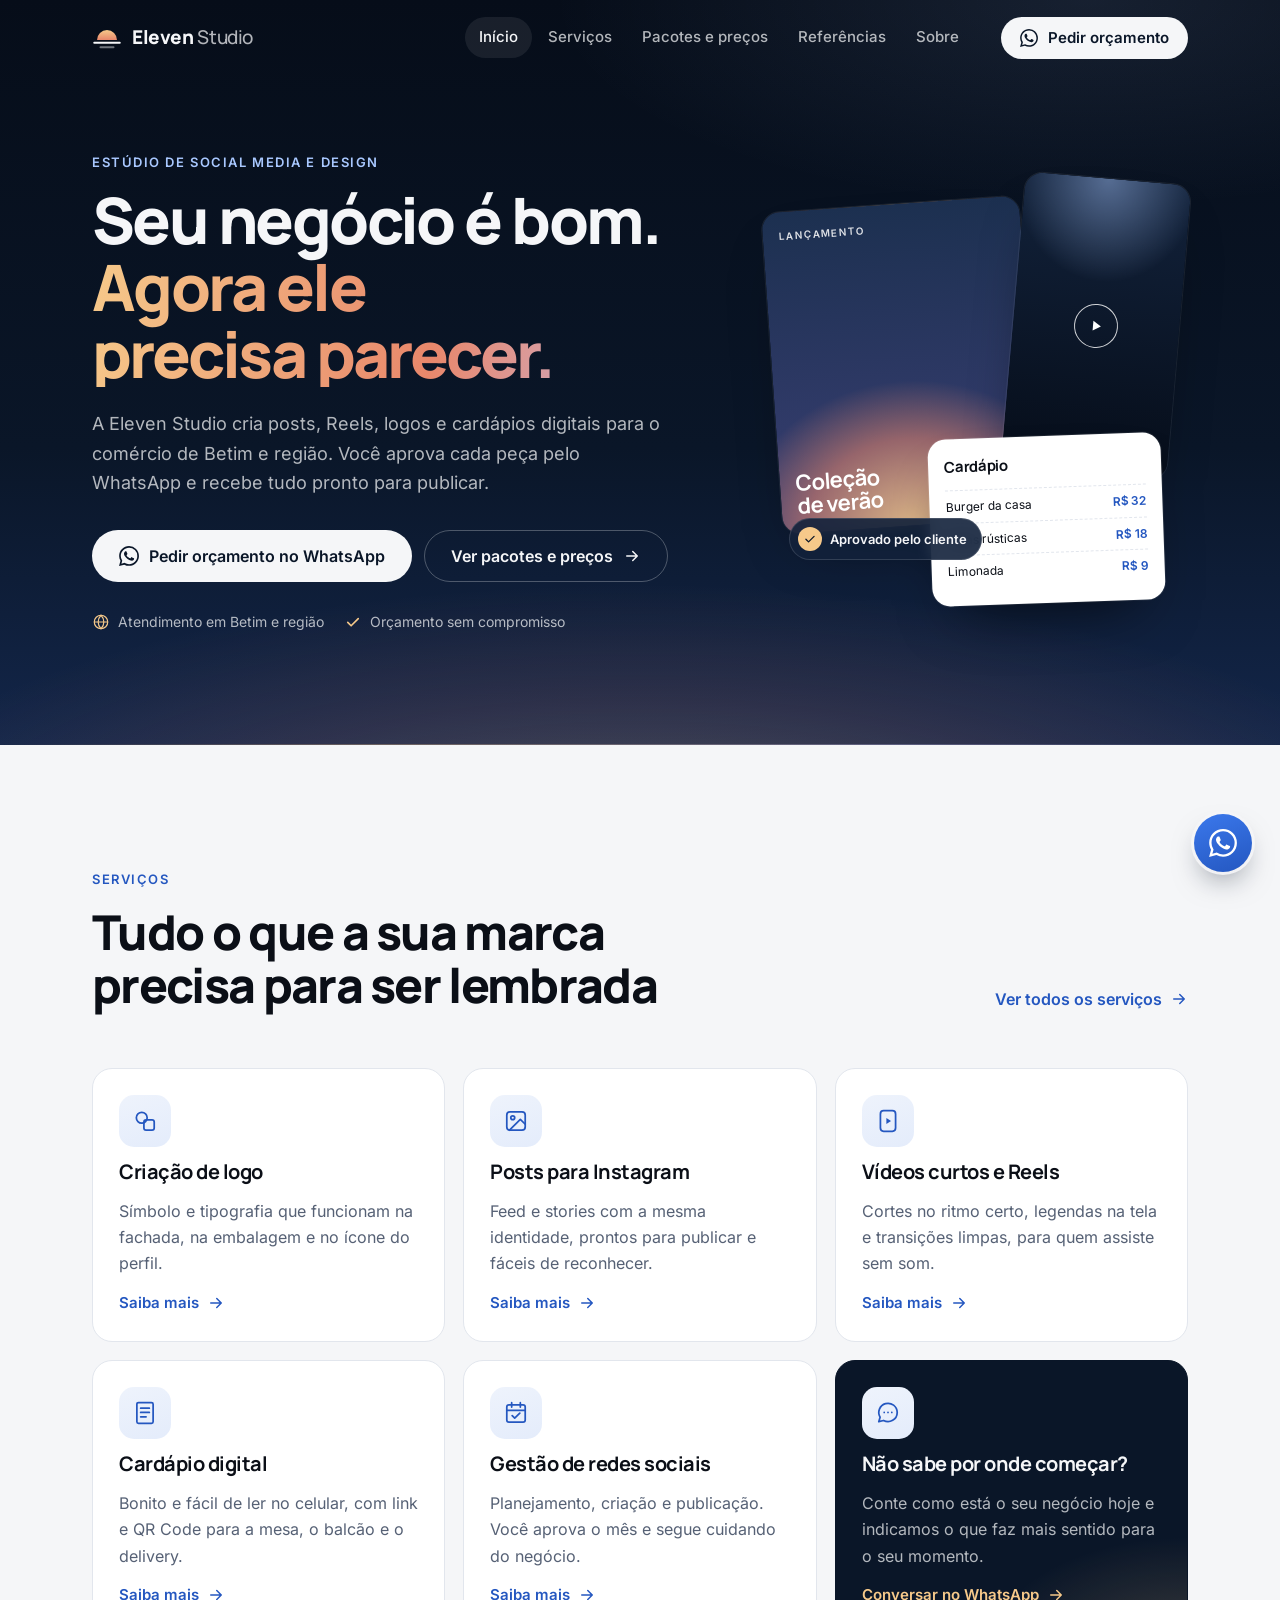
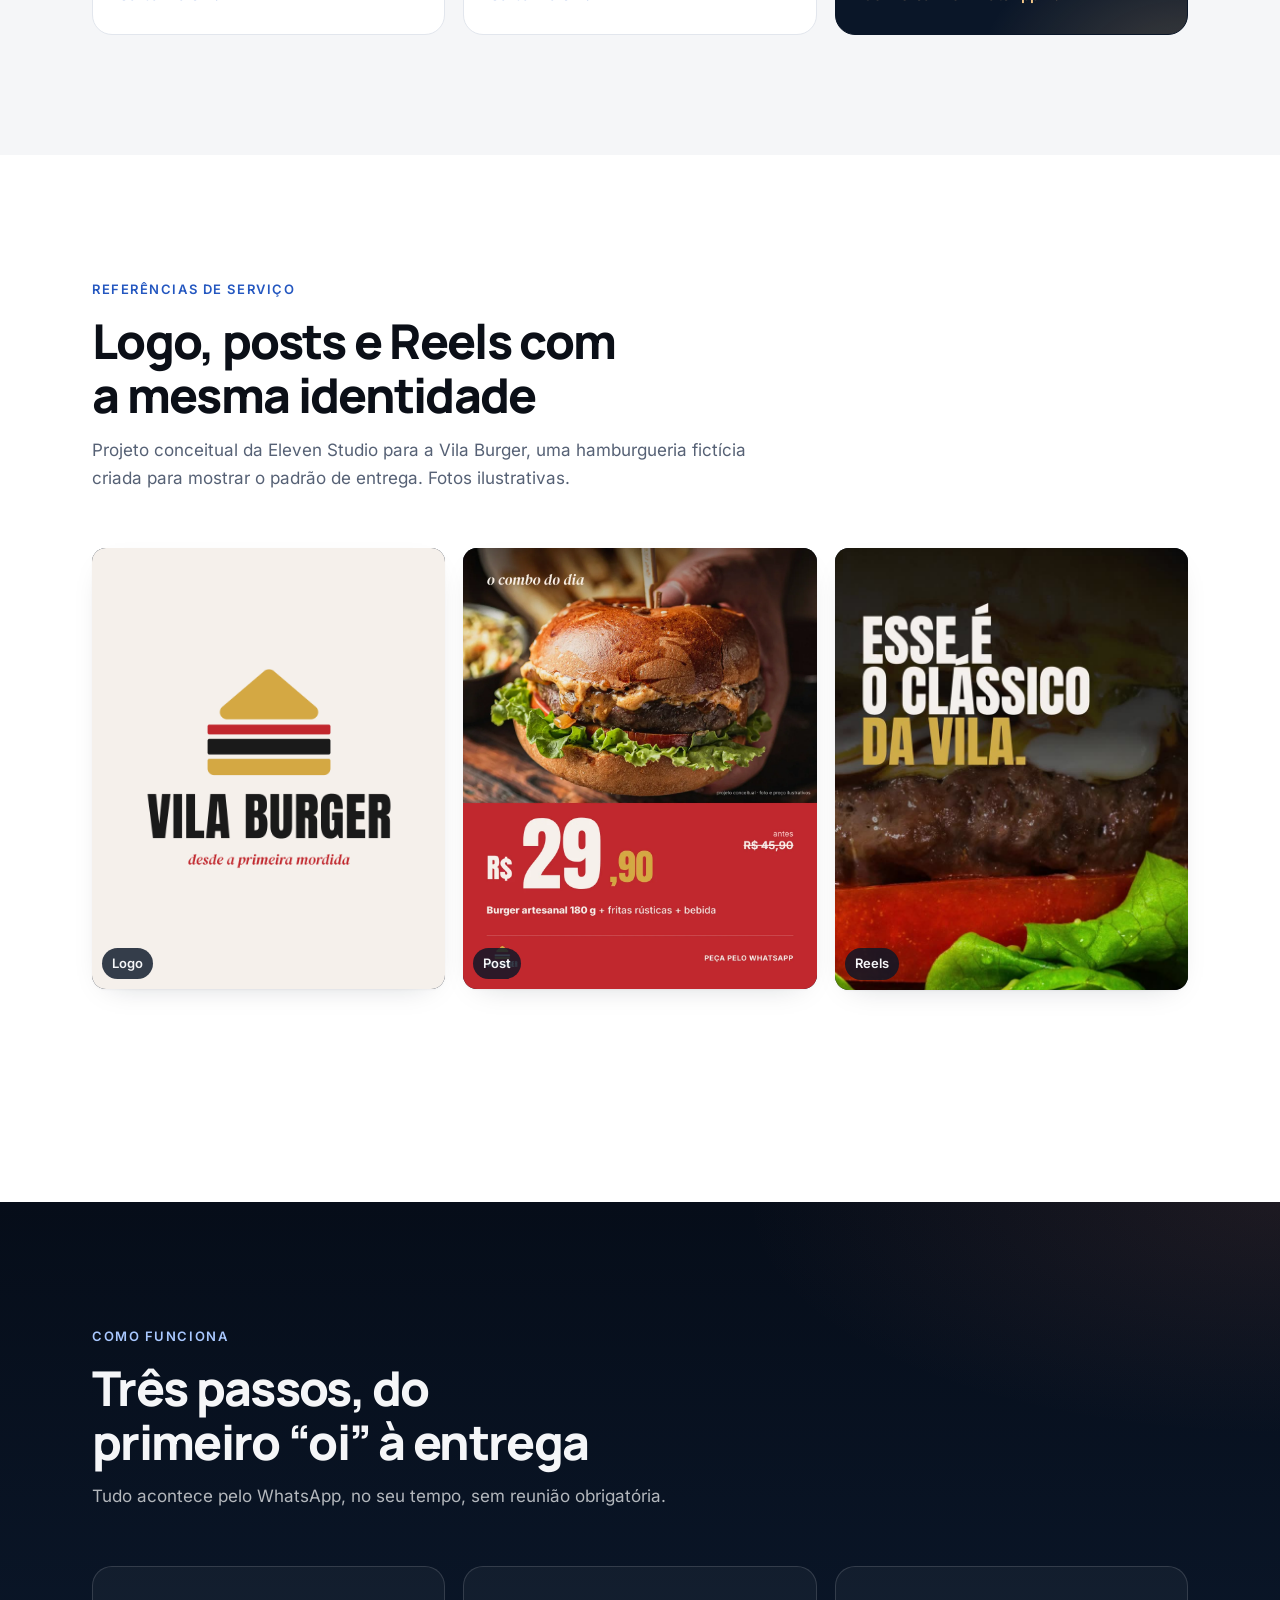
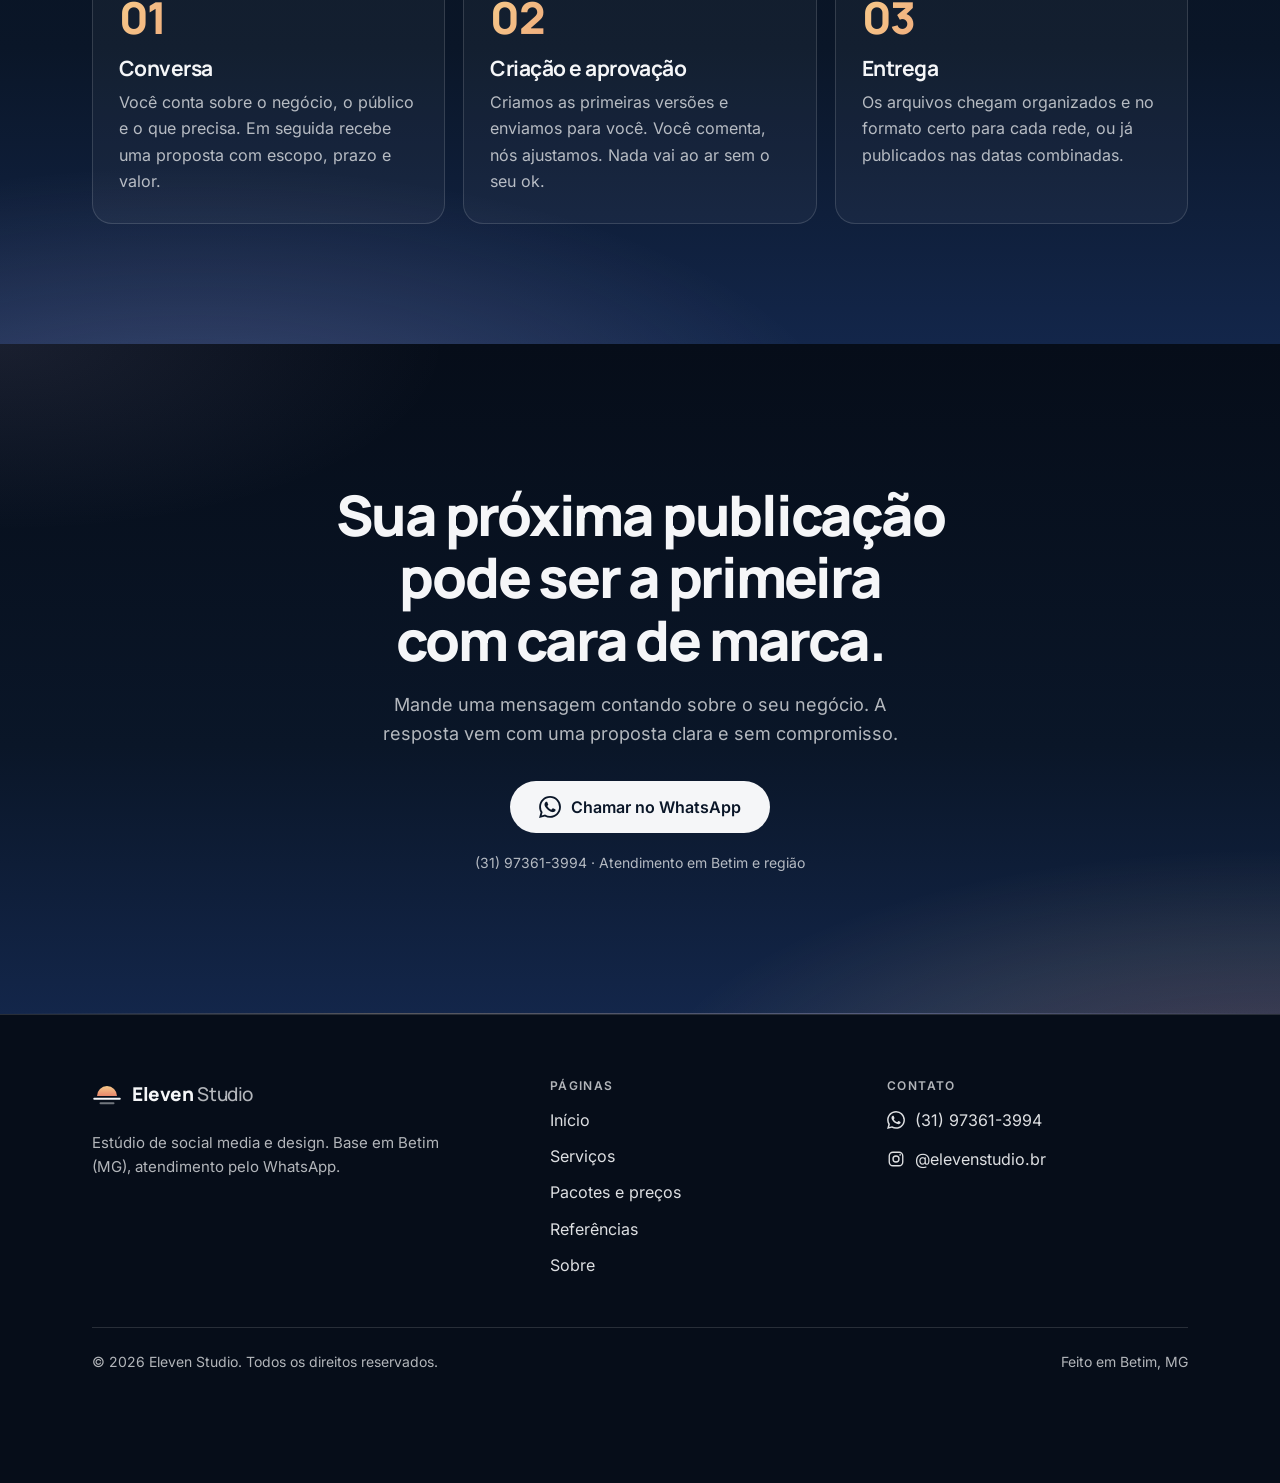
==== commit 93f4c181: "Portfólio no padrão novo: Vila Burger refeita com foto real, Reels de 15 s, caso Bicho Bento e Insta" ====
--- a/index.html
+++ b/index.html
@@ -33,7 +33,7 @@
   <link rel="preload" href="assets/fonts/manrope.woff2" as="font" type="font/woff2" crossorigin>
   <link rel="preload" href="assets/fonts/inter.woff2" as="font" type="font/woff2" crossorigin>
   <!-- Ao mudar style.css ou script.js, aumente o número em ?v= em TODAS as páginas. -->
-  <link rel="stylesheet" href="style.css?v=7">
+  <link rel="stylesheet" href="style.css?v=8">
   <script>document.documentElement.classList.add('js');</script>
   <script src="script.js?v=6" defer></script>
   <script type="application/ld+json">
@@ -48,7 +48,7 @@
     "telephone": "+5531973613994",
     "address": { "@type": "PostalAddress", "addressLocality": "Betim", "addressRegion": "MG", "addressCountry": "BR" },
     "areaServed": [{ "@type": "City", "name": "Betim" }, { "@type": "AdministrativeArea", "name": "Região metropolitana de Belo Horizonte" }],
-    "sameAs": ["https://instagram.com/eduardosouzas1"]
+    "sameAs": ["https://instagram.com/elevenstudio.br"]
   }
   </script>
 </head><body data-page="inicio">
@@ -177,13 +177,13 @@
       <div class="container">
         <div class="section-head">
           <p class="eyebrow" data-reveal>Referências de serviço</p>
-          <h2 id="refs-title" data-reveal style="--d:80ms">Logo, post e cardápio com a mesma identidade</h2>
-          <p data-reveal style="--d:160ms">Projeto conceitual da Eleven Studio para a Vila Burger, uma hamburgueria fictícia criada para mostrar o padrão de entrega.</p>
+          <h2 id="refs-title" data-reveal style="--d:80ms">Logo, posts e Reels com a mesma identidade</h2>
+          <p data-reveal style="--d:160ms">Projeto conceitual da Eleven Studio para a Vila Burger, uma hamburgueria fictícia criada para mostrar o padrão de entrega. Fotos ilustrativas.</p>
         </div>
         <div class="ref-thumbs">
           <a class="ref-thumb" href="portfolio.html#vila-burger" data-reveal style="--d:0ms"><picture><source type="image/webp" srcset="assets/referencias/vila-burger-logo.webp"><img src="assets/referencias/vila-burger-logo.png" alt="Logo da Vila Burger: símbolo de casinha formada por pão, tomate e carne, com o nome VILA BURGER e a assinatura “desde a primeira mordida”." width="1080" height="1080" loading="lazy" decoding="async"></picture><span class="ref-thumb-label">Logo</span></a>
-          <a class="ref-thumb" href="portfolio.html#vila-burger" data-reveal style="--d:80ms"><picture><source type="image/webp" srcset="assets/referencias/vila-burger-inauguracao.webp"><img src="assets/referencias/vila-burger-inauguracao.png" alt="Post de inauguração da Vila Burger: foto de hambúrguer artesanal, título INAUGURAÇÃO, data 15 de novembro às 18h e endereço." width="783" height="870" loading="lazy" decoding="async"></picture><span class="ref-thumb-label">Post</span></a>
-          <a class="ref-thumb" href="portfolio.html#vila-burger" data-reveal style="--d:160ms"><picture><source type="image/webp" srcset="assets/referencias/vila-burger-cardapio.webp"><img src="assets/referencias/vila-burger-cardapio.png" alt="Cardápio digital da Vila Burger com burgers, acompanhamentos e bebidas, com preços." width="760" height="845" loading="lazy" decoding="async"></picture><span class="ref-thumb-label">Cardápio</span></a>
+          <a class="ref-thumb" href="portfolio.html#vila-burger" data-reveal style="--d:80ms"><picture><source type="image/webp" srcset="assets/referencias/vila-burger-combo-do-dia.webp"><img src="assets/referencias/vila-burger-combo-do-dia.jpg" alt="Post do combo do dia da Vila Burger com foto de hambúrguer e o preço R$ 29,90." width="1080" height="1350" loading="lazy" decoding="async"></picture><span class="ref-thumb-label">Post</span></a>
+          <a class="ref-thumb" href="portfolio.html#vila-burger" data-reveal style="--d:160ms"><video src="assets/referencias/vila-burger-reels.mp4" poster="assets/referencias/vila-burger-reels-capa.jpg" width="720" height="1280" autoplay muted loop playsinline preload="metadata" aria-label="Reels de 15 segundos da Vila Burger"></video><span class="ref-thumb-label">Reels</span></a>
         </div>
         <div class="ref-thumbs-cta" data-reveal>
           <a class="btn btn-dark" href="portfolio.html">Ver referências <svg class="i-arrow" width="18" height="18" aria-hidden="true"><use href="#i-arrow"/></svg></a>
@@ -269,7 +269,7 @@
           <h2>Contato</h2>
           <ul>
             <li><a href="https://wa.me/5531973613994?text=Ol%C3%A1!%20Vim%20pelo%20site%20da%20Eleven%20Studio%20e%20quero%20um%20or%C3%A7amento." target="_blank" rel="noopener"><svg width="18" height="18" aria-hidden="true"><use href="#i-wa"/></svg> <span data-cms-text="geral.whatsapp_exibicao">(31) 97361-3994</span></a></li>
-            <li><a href="https://instagram.com/eduardosouzas1" data-cms="instagram" target="_blank" rel="noopener"><svg width="18" height="18" aria-hidden="true"><use href="#i-ig"/></svg> <span data-cms-text="geral.instagram">@eduardosouzas1</span></a></li>
+            <li><a href="https://instagram.com/elevenstudio.br" data-cms="instagram" target="_blank" rel="noopener"><svg width="18" height="18" aria-hidden="true"><use href="#i-ig"/></svg> <span data-cms-text="geral.instagram">@elevenstudio.br</span></a></li>
           </ul>
         </div>
       </div>
--- a/style.css
+++ b/style.css
@@ -943,7 +943,7 @@
   position: relative;
   max-width: 780px;
   margin: 0 auto;
-  aspect-ratio: 4 / 3.15;
+  aspect-ratio: 4 / 3.55;
 }
 .stack-card {
   --r: 0deg;
@@ -972,7 +972,7 @@
   box-shadow: 0 4px 10px rgba(10, 22, 40, .1), 0 34px 60px -24px rgba(10, 22, 40, .55);
 }
 .stack-card:focus-visible { outline: 3px solid var(--blue); outline-offset: 3px; }
-.stack-card img { width: 100%; height: auto; aspect-ratio: 9 / 10; object-fit: cover; transform: none !important; }
+.stack-card img { width: 100%; height: auto; aspect-ratio: 4 / 5; object-fit: cover; transform: none !important; }
 .ig-top, .ig-actions {
   display: flex;
   align-items: center;
@@ -1024,6 +1024,26 @@
   transition: transform .35s var(--ease), box-shadow .35s var(--ease);
 }
 .ref-thumb img { width: 100%; height: 100%; object-fit: cover; }
+.ref-thumb video { width: 100%; height: 100%; object-fit: cover; object-position: 50% 4%; display: block; }
+
+/* Reels (vídeo vertical) */
+.reel-row { display: grid; gap: 28px; align-items: center; justify-items: center; margin-top: 64px; }
+.reel-phone {
+  margin: 0;
+  width: min(300px, 78vw);
+  padding: 10px;
+  border-radius: 34px;
+  background: var(--navy);
+  box-shadow: 0 2px 6px rgba(10, 22, 40, .1), 0 30px 60px -28px rgba(10, 22, 40, .6);
+}
+.reel-phone video { display: block; width: 100%; height: auto; aspect-ratio: 9 / 16; border-radius: 24px; background: #161514; object-fit: cover; }
+.reel-text { max-width: 30rem; }
+.reel-text h3 { margin-top: 12px; font-size: clamp(1.375rem, 4.6vw, 1.875rem); font-weight: 800; letter-spacing: -0.03em; }
+.reel-text p { margin: 10px 0 14px; color: var(--muted); }
+
+/* Dupla de posts lado a lado */
+.duo { display: grid; grid-template-columns: 1fr 1fr; gap: 14px; }
+.duo .ref-zoom { border-radius: 14px; }
 .ref-thumb-label {
   position: absolute;
   left: 6px;
@@ -1328,6 +1348,8 @@
 
   .about { grid-template-columns: .9fr 1.1fr; gap: 72px; }
   .case-top { grid-template-columns: 1fr 1fr; gap: 64px; }
+  .reel-row { grid-template-columns: auto 1fr; justify-items: start; gap: 56px; max-width: 780px; margin-left: auto; margin-right: auto; }
+  .duo { gap: 20px; }
   .ref-thumbs-cta { margin-top: 40px; }
   .about-photo { max-width: 440px; }
   .ai-band { grid-template-columns: 1fr 1fr; gap: 64px; align-items: center; }
